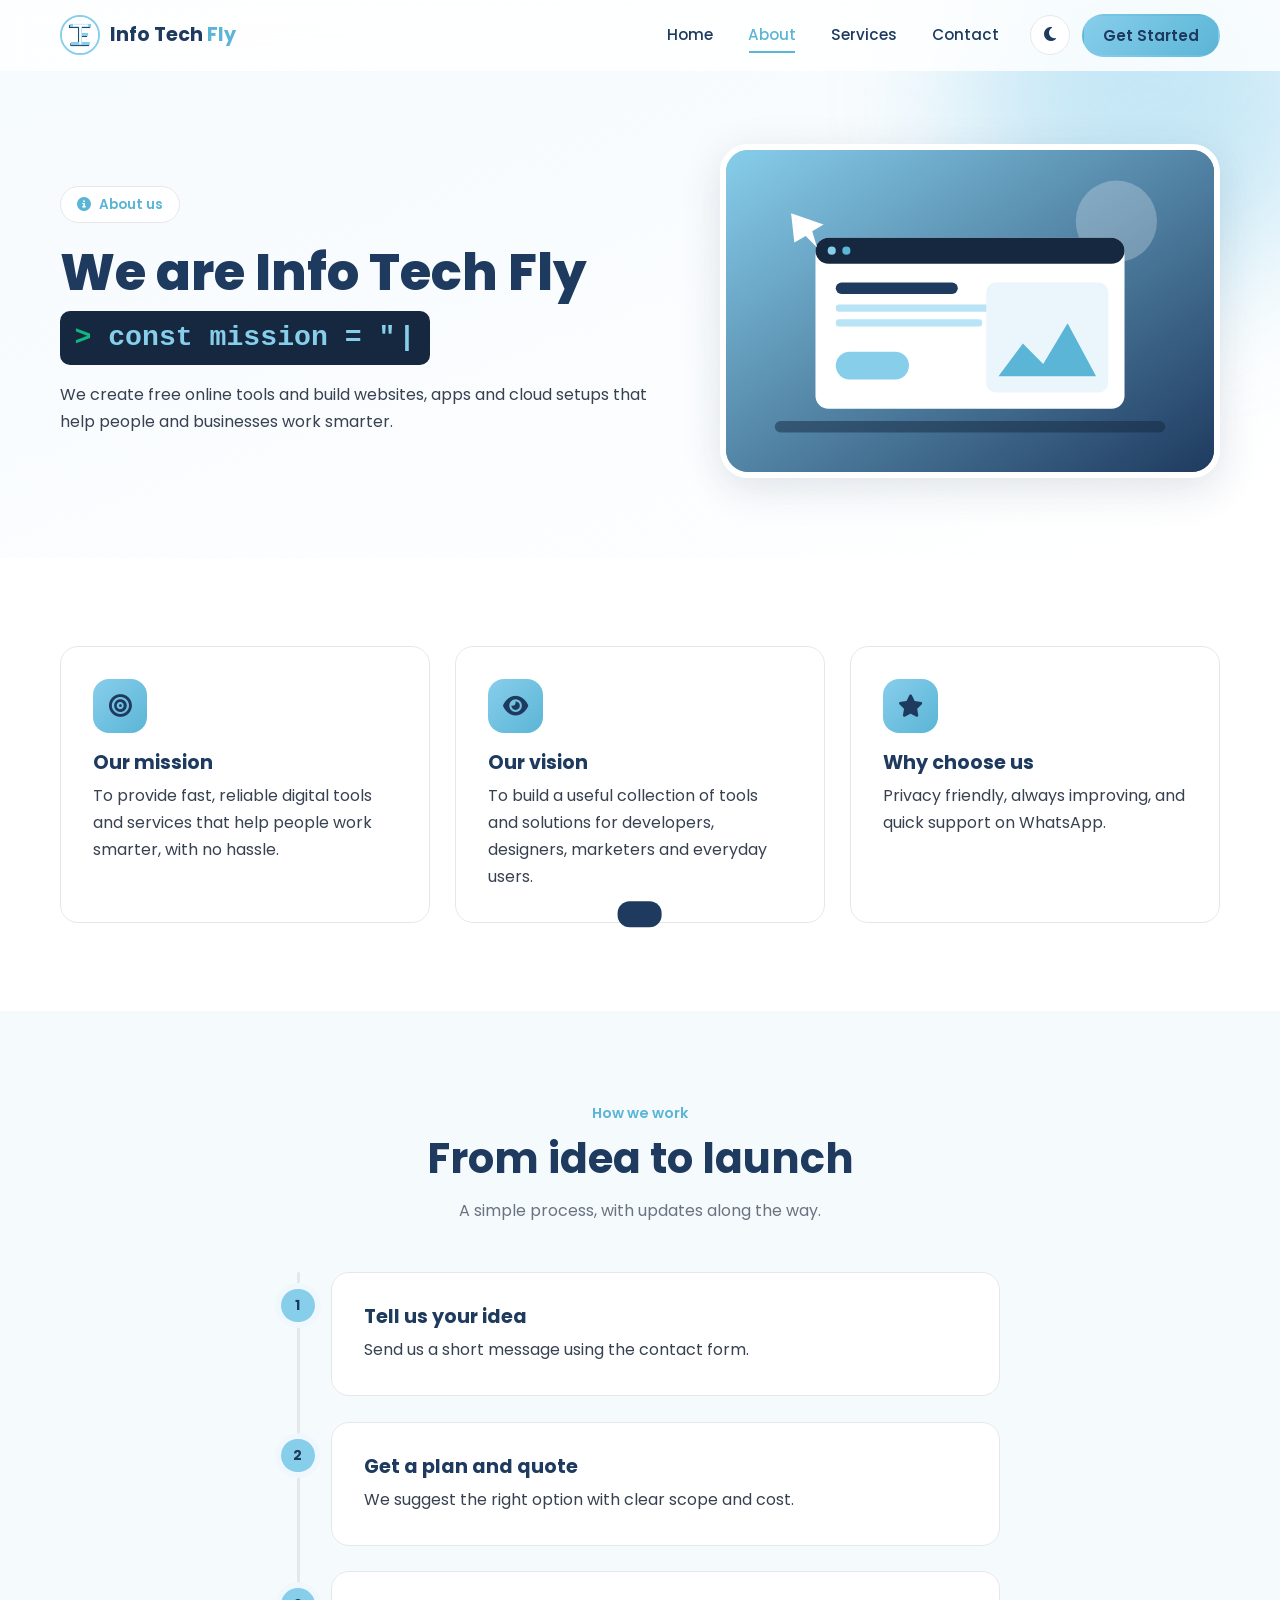
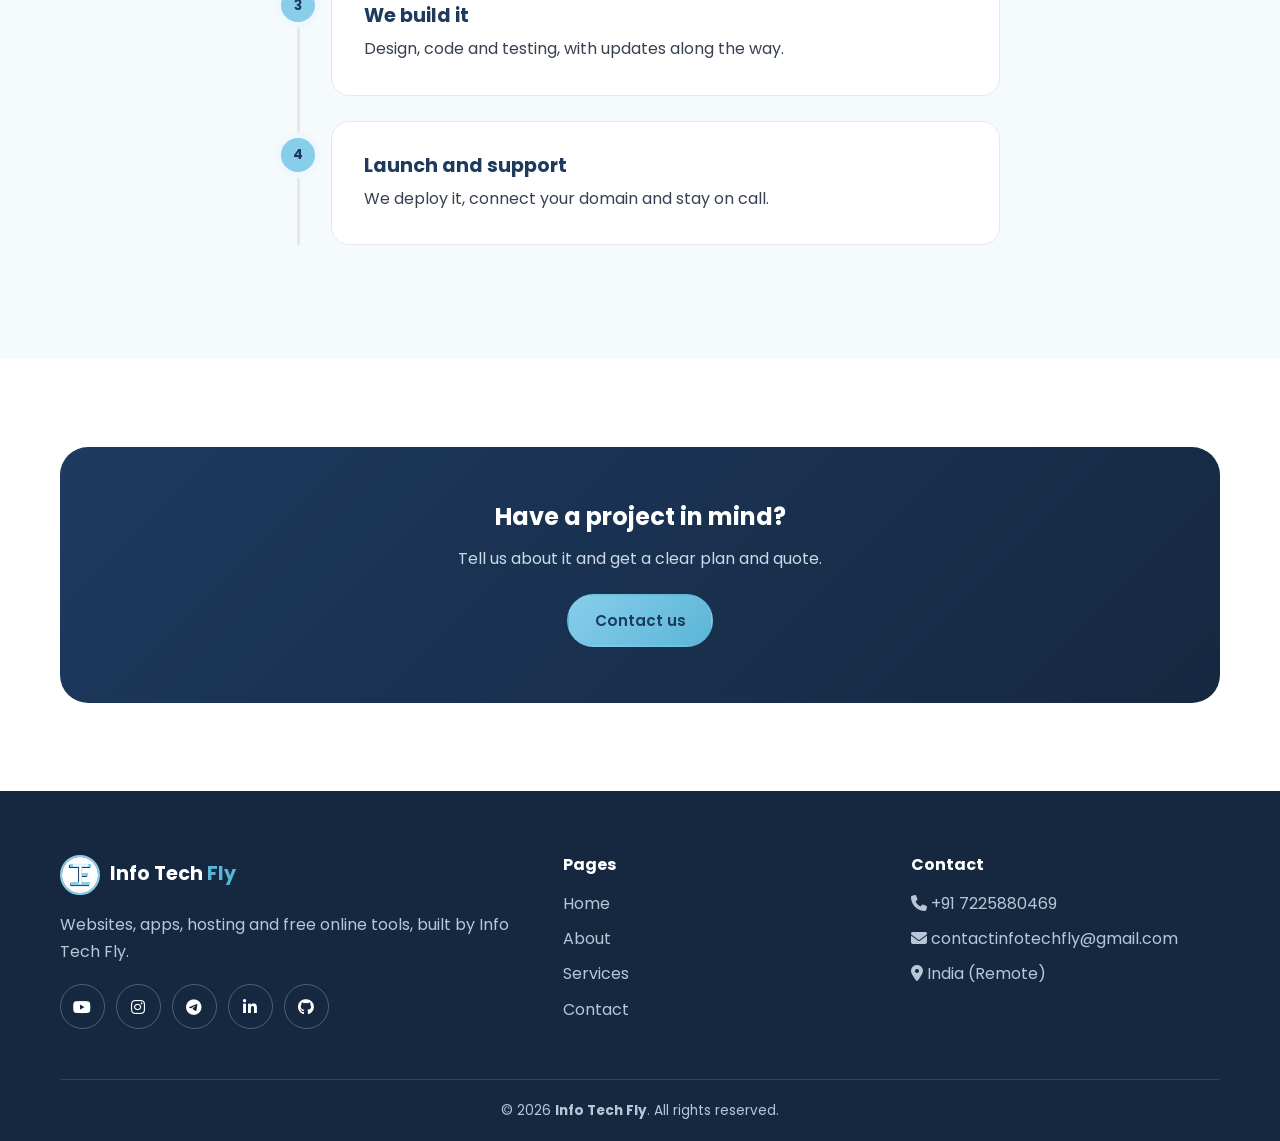
==== about.html @ 6f23f828 "Add website code." ====
<!DOCTYPE html>
<html lang="en">
  <head>
    <meta charset="UTF-8">
    <script async
      src="https://www.googletagmanager.com/gtag/js?id=G-BWQW6Z6Z4K"></script>
    <script>
  window.dataLayer = window.dataLayer || [];
  function gtag(){dataLayer.push(arguments);}
  gtag('js', new Date());
  gtag('config', 'G-BWQW6Z6Z4K');
</script>
    <meta name="viewport"
      content="width=device-width, initial-scale=1, viewport-fit=cover">
    <title>About | Info Tech Fly</title>
    <meta name="description"
      content="Learn about Info Tech Fly: our mission, vision and how we work.">
    <meta name="theme-color" content="#1E3A5F">
    <link rel="icon" href="img/Logo.png" type="image/png">
    <link rel="preconnect" href="https://fonts.googleapis.com"><link
      rel="preconnect" href="https://fonts.gstatic.com" crossorigin>
    <link
      href="https://fonts.googleapis.com/css2?family=Poppins:wght@400;500;600;700;800&display=swap"
      rel="stylesheet">
    <link rel="stylesheet"
      href="https://cdnjs.cloudflare.com/ajax/libs/font-awesome/6.5.1/css/all.min.css">
    <link rel="stylesheet" href="css/style.css">
    <script src="js/components.js"></script>
  </head>
  <body>
    <main>
      <section class="phero"><div class="blob a"></div><div class="wrap">
          <div data-a="left"><span class="badge"><i
                class="fa-solid fa-circle-info"></i> About us</span><h1>We are
              Info Tech Fly<span class="type code"
                data-type="const mission = &quot;simple&quot;;|laptop.open(&quot;ideas&quot;);|git push origin launch;|deploy(&quot;cloud&quot;);"></span></h1>
            <p class="lead">We create free online tools and build websites, apps
              and cloud setups that help people and businesses work
              smarter.</p></div>
          <div class="visual" data-a="right"><div class="frame"><img
                data-parallax="-0.05" src="img/about.svg"
                alt="Info Tech Fly team illustration"></div></div></div></section>
      <section><div class="wrap"><div class="grid">
            <div class="card" data-a="up"><div class="ic"><i
                  class="fa-solid fa-bullseye"></i></div><h3>Our
                mission</h3><p>To provide fast, reliable digital tools and
                services that help people work smarter, with no
                hassle.</p></div>
            <div class="card" data-a="up"><div class="ic"><i
                  class="fa-solid fa-eye"></i></div><h3>Our vision</h3><p>To
                build a useful collection of tools and solutions for developers,
                designers, marketers and everyday users.</p></div>
            <div class="card" data-a="up"><div class="ic"><i
                  class="fa-solid fa-star"></i></div><h3>Why choose
                us</h3><p>Privacy friendly, always improving, and quick support
                on WhatsApp.</p></div></div></div></section>
      <section class="alt"><div class="wrap"><div class="sh"
            data-a="up"><span>How we work</span><h2>From idea to launch</h2><p>A
              simple process, with updates along the way.</p></div><div
            class="tl"><i></i></div></div></section>
      <section><div class="wrap"><div class="cta" data-a="zoom"><h2>Have a
              project in mind?</h2><p>Tell us about it and get a clear plan and
              quote.</p><a href="contact.html" class="btn">Contact
              us</a></div></div></section>
    </main>
    <div id="site-footer"></div>
    <script src="js/data.js"></script>
    <script src="js/main.js"></script>
  </body></html>
---- css/style.css ----
:root {
  --sky: #87ceeb;
  --sky-d: #5bb5d6;
  --navy: #1e3a5f;
  --navy-d: #152840;
  --bg: #fff;
  --bg2: #f1f8fd;
  --card: #fff;
  --tx: #374151;
  --hc: #1e3a5f;
  --mu: #6b7280;
  --bd: #e5e7eb;
  --hd: rgba(255, 255, 255, 0.82);
  --sh: 0 10px 40px rgba(30, 58, 95, 0.14);
  --r: 18px;
  --t: 0.35s cubic-bezier(0.4, 0, 0.2, 1);
}
[data-theme="dark"] {
  --bg: #0b1625;
  --bg2: #0f2036;
  --card: #142842;
  --tx: #c9d6e4;
  --hc: #d7efff;
  --mu: #93a7bd;
  --bd: #24405f;
  --hd: rgba(11, 22, 37, 0.82);
  --sh: 0 10px 40px rgba(0, 0, 0, 0.45);
}
* {
  box-sizing: border-box;
  margin: 0;
  padding: 0;
}
html {
  scroll-behavior: smooth;
  scroll-padding-top: 5rem;
  -webkit-text-size-adjust: 100%;
  overflow-x: hidden;
  max-width: 100%;
}
body {
  font:
    400 16px/1.7 Poppins,
    system-ui,
    sans-serif;
  background: var(--bg);
  color: var(--tx);
  overflow-x: hidden;
  max-width: 100vw;
  position: relative;
  transition:
    background 0.3s,
    color 0.3s;
}
img {
  max-width: 100%;
  display: block;
}
a {
  color: inherit;
  text-decoration: none;
}
ul {
  list-style: none;
}
h1,
h2,
h3,
h4 {
  color: var(--hc);
  line-height: 1.2;
}
:focus-visible {
  outline: 3px solid var(--sky-d);
  outline-offset: 3px;
}
.wrap {
  width: min(1160px, 92%);
  margin: 0 auto;
}
section {
  padding: 5.5rem 0;
}
.alt {
  background: color-mix(in srgb, var(--bg2) 72%, transparent);
}
#prog {
  position: fixed;
  top: 0;
  left: 0;
  height: 3px;
  width: 100%;
  transform: scaleX(0);
  transform-origin: left;
  background: linear-gradient(90deg, var(--sky), var(--sky-d));
  z-index: 100;
}
.hdr {
  position: fixed;
  inset: 0 0 auto;
  z-index: 90;
  background: var(--hd);
  backdrop-filter: blur(14px);
  -webkit-backdrop-filter: blur(14px);
  border-bottom: 1px solid transparent;
  transition:
    box-shadow var(--t),
    border-color var(--t);
  width: 100%;
  max-width: 100vw;
}
.hdr.scrolled {
  box-shadow: 0 4px 24px rgba(0, 0, 0, 0.12);
  border-color: var(--bd);
}
.hdr .wrap {
  display: flex;
  align-items: center;
  gap: 1rem;
  height: 4.4rem;
  transition: height var(--t);
  min-width: 0;
}
.hdr.scrolled .wrap {
  height: 3.7rem;
}
.brand {
  display: flex;
  align-items: center;
  gap: 0.6rem;
  font-weight: 700;
  font-size: 1.2rem;
  color: var(--hc);
  margin-right: auto;
  min-width: 0;
}
.brand span:last-child {
  white-space: nowrap;
  overflow: hidden;
  text-overflow: ellipsis;
}
.brand b {
  color: var(--sky-d);
}
.logo {
  width: 2.5rem;
  height: 2.5rem;
  border-radius: 50%;
  overflow: hidden;
  background: #fff;
  border: 2px solid var(--sky);
  display: grid;
  place-items: center;
  transition: transform 0.6s;
  flex: none;
}
.brand:hover .logo {
  transform: rotate(360deg);
}
.logo img {
  width: 100%;
  height: 100%;
  object-fit: cover;
}
.menu {
  display: flex;
  gap: 0.3rem;
}
.menu a {
  position: relative;
  padding: 0.45rem 0.95rem;
  font-weight: 500;
  font-size: 0.95rem;
  color: var(--hc);
  border-radius: 99px;
  transition: color 0.25s;
  white-space: nowrap;
}
.menu a::after {
  content: "";
  position: absolute;
  left: 1rem;
  right: 1rem;
  bottom: 0.15rem;
  height: 2px;
  background: var(--sky-d);
  transform: scaleX(0);
  transition: transform 0.3s;
}
.menu a:hover::after,
.menu a.on::after {
  transform: scaleX(1);
}
.menu a.on {
  color: var(--sky-d);
}
.tbtn {
  width: 2.5rem;
  height: 2.5rem;
  border-radius: 50%;
  border: 1.5px solid var(--bd);
  background: var(--card);
  color: var(--hc);
  cursor: pointer;
  font-size: 1rem;
  flex: none;
  transition:
    transform 0.4s,
    background 0.3s;
}
.tbtn:hover {
  transform: rotate(25deg) scale(1.1);
  background: var(--sky);
  color: var(--navy);
}
.tbtn .fa-sun {
  display: none;
}
[data-theme="dark"] .tbtn .fa-sun {
  display: inline;
}
[data-theme="dark"] .tbtn .fa-moon {
  display: none;
}
.burger {
  display: none;
  width: 2.5rem;
  height: 2.5rem;
  border: 0;
  background: none;
  cursor: pointer;
  flex-direction: column;
  justify-content: center;
  gap: 5px;
  align-items: center;
  flex: none;
}
.burger i {
  width: 22px;
  height: 2px;
  background: var(--hc);
  transition:
    transform 0.3s,
    opacity 0.3s;
}
.burger.on i:nth-child(1) {
  transform: translateY(7px) rotate(45deg);
}
.burger.on i:nth-child(2) {
  opacity: 0;
}
.burger.on i:nth-child(3) {
  transform: translateY(-7px) rotate(-45deg);
}
.btn {
  position: relative;
  overflow: hidden;
  display: inline-flex;
  align-items: center;
  justify-content: center;
  gap: 0.55rem;
  padding: 0.8rem 1.6rem;
  border-radius: 99px;
  border: 2px solid transparent;
  font: 600 0.95rem Poppins;
  cursor: pointer;
  color: var(--navy);
  background: linear-gradient(135deg, var(--sky), var(--sky-d));
  transition:
    transform 0.25s,
    box-shadow 0.25s;
  white-space: nowrap;
}
.btn::after {
  content: "";
  position: absolute;
  top: 0;
  left: -80%;
  width: 50%;
  height: 100%;
  background: linear-gradient(
    100deg,
    transparent,
    rgba(255, 255, 255, 0.55),
    transparent
  );
  transform: skewX(-20deg);
  transition: left 0.6s;
}
.btn:hover {
  transform: translateY(-3px);
  box-shadow: 0 10px 26px rgba(91, 181, 214, 0.55);
}
.btn:hover::after {
  left: 130%;
}
.btn.out {
  background: transparent;
  border-color: var(--sky-d);
  color: var(--hc);
}
.btn.out:hover {
  background: var(--sky);
  color: var(--navy);
}
.btn:disabled {
  opacity: 0.65;
  cursor: wait;
}
.hero {
  position: relative;
  min-height: 100vh;
  display: flex;
  align-items: center;
  padding: 8rem 0 4rem;
  background: linear-gradient(
    160deg,
    color-mix(in srgb, var(--bg2) 75%, transparent),
    transparent
  );
  overflow: hidden;
}
.blob {
  position: absolute;
  border-radius: 50%;
  filter: blur(70px);
  opacity: 0.45;
  animation: blob 14s ease-in-out infinite;
  pointer-events: none;
}
.blob.a {
  width: 380px;
  height: 380px;
  background: var(--sky);
  top: -90px;
  right: -60px;
}
.blob.b {
  width: 300px;
  height: 300px;
  background: var(--sky-d);
  bottom: -80px;
  left: -60px;
  animation-delay: -6s;
  opacity: 0.3;
}
@keyframes blob {
  50% {
    transform: translate(40px, 30px) scale(1.15);
  }
}
.hero .wrap {
  position: relative;
  display: grid;
  grid-template-columns: 1.1fr 0.9fr;
  gap: 3rem;
  align-items: center;
  min-width: 0;
}
.badge {
  display: inline-flex;
  gap: 0.5rem;
  align-items: center;
  padding: 0.35rem 1rem;
  border-radius: 99px;
  background: var(--card);
  border: 1px solid var(--bd);
  color: var(--sky-d);
  font-weight: 600;
  font-size: 0.85rem;
  margin-bottom: 1.2rem;
  max-width: 100%;
}
.hero h1 {
  font-size: clamp(2.2rem, 5.2vw, 3.8rem);
  font-weight: 800;
  letter-spacing: -0.02em;
  overflow-wrap: break-word;
}
.type {
  display: block;
  min-height: 1.3em;
  color: var(--sky-d);
  overflow-wrap: break-word;
}
.type.code {
  font:
    600 0.55em/1.5 ui-monospace,
    "Cascadia Code",
    Consolas,
    monospace;
  margin-top: 0.5rem;
  padding: 0.35rem 0.9rem;
  border-radius: 10px;
  width: fit-content;
  max-width: 100%;
  background: var(--navy-d);
  color: var(--sky);
  overflow-wrap: anywhere;
}
.type.code::before {
  content: "> ";
  color: #10b981;
}
.type::after {
  content: "|";
  margin-left: 3px;
  animation: caret 1s steps(1) infinite;
}
@keyframes caret {
  50% {
    opacity: 0;
  }
}
.hero p.lead {
  margin: 1.2rem 0 2rem;
  max-width: 34rem;
  font-size: 1.1rem;
}
.row {
  display: flex;
  gap: 0.9rem;
  flex-wrap: wrap;
}
.visual {
  position: relative;
  min-width: 0;
}
.frame {
  border-radius: 28px;
  overflow: hidden;
  box-shadow: var(--sh);
  border: 6px solid var(--card);
  background: linear-gradient(135deg, var(--sky), var(--navy));
  aspect-ratio: 3/2;
  animation: float 7s ease-in-out infinite;
}
.frame img {
  width: 100%;
  height: 100%;
  object-fit: cover;
  transition: transform 0.8s;
}
.frame:hover img {
  transform: scale(1.07);
}
@keyframes float {
  50% {
    transform: translateY(-14px);
  }
}
.chip {
  position: absolute;
  width: 3.4rem;
  height: 3.4rem;
  display: grid;
  place-items: center;
  font-size: 1.5rem;
  border-radius: 16px;
  background: var(--card);
  color: var(--sky-d);
  box-shadow: var(--sh);
  animation: float var(--d, 6s) ease-in-out infinite;
}
.sh {
  text-align: center;
  max-width: 42rem;
  margin: 0 auto 3rem;
}
.sh span {
  display: inline-block;
  color: var(--sky-d);
  font-weight: 600;
  font-size: 0.9rem;
  margin-bottom: 0.5rem;
}
.sh h2 {
  font-size: clamp(1.8rem, 3.6vw, 2.6rem);
  margin-bottom: 0.8rem;
}
.sh p {
  color: var(--mu);
}
.grid {
  display: grid;
  gap: 1.6rem;
  grid-template-columns: repeat(auto-fit, minmax(260px, 1fr));
}
.card {
  background: var(--card);
  border: 1px solid var(--bd);
  border-radius: var(--r);
  padding: 2rem;
  transition:
    transform var(--t),
    box-shadow var(--t),
    border-color var(--t);
  min-width: 0;
}
.card:hover {
  transform: translateY(-8px);
  box-shadow: var(--sh);
  border-color: var(--sky-d);
}
.card .ic {
  width: 3.4rem;
  height: 3.4rem;
  display: grid;
  place-items: center;
  border-radius: 16px;
  font-size: 1.4rem;
  color: var(--navy);
  background: linear-gradient(135deg, var(--sky), var(--sky-d));
  margin-bottom: 1.1rem;
  transition: transform 0.5s;
}
.card:hover .ic {
  transform: rotate(-10deg) scale(1.12);
}
.card h3 {
  font-size: 1.2rem;
  margin-bottom: 0.5rem;
}
.split {
  display: grid;
  grid-template-columns: 1fr 1fr;
  gap: 3.5rem;
  align-items: center;
  min-width: 0;
}
.split .frame {
  animation: none;
}
.stats {
  display: grid;
  grid-template-columns: repeat(auto-fit, minmax(150px, 1fr));
  gap: 1rem;
  margin-top: -3rem;
  position: relative;
  z-index: 2;
}
.stat {
  text-align: center;
  padding: 1.6rem 1rem;
  background: var(--card);
  border-radius: var(--r);
  box-shadow: var(--sh);
  border: 1px solid var(--bd);
}
.stat b {
  display: block;
  font-size: 2.4rem;
  color: var(--sky-d);
  font-weight: 800;
  line-height: 1.1;
}
.cta {
  text-align: center;
  background: linear-gradient(135deg, var(--navy), var(--navy-d));
  color: #cbd9e8;
  border-radius: 28px;
  padding: 3.5rem 1.5rem;
}
.cta h2 {
  color: #fff;
  margin-bottom: 0.8rem;
}
.cta .btn {
  margin-top: 1.4rem;
}
.phero {
  position: relative;
  overflow: hidden;
  padding: 9rem 0 5rem;
  background: linear-gradient(
    160deg,
    color-mix(in srgb, var(--bg2) 75%, transparent),
    transparent
  );
}
.phero .wrap {
  position: relative;
  display: grid;
  grid-template-columns: 1.1fr 0.9fr;
  gap: 3rem;
  align-items: center;
  min-width: 0;
}
.phero h1 {
  font-size: clamp(2rem, 4.6vw, 3.2rem);
  font-weight: 800;
  margin-bottom: 1rem;
  overflow-wrap: break-word;
}
.tl {
  position: relative;
  max-width: 720px;
  margin: 0 auto;
  padding-left: 3.2rem;
}
.tl::before,
.tl i {
  content: "";
  position: absolute;
  left: 1.05rem;
  top: 0;
  width: 3px;
  height: 100%;
  background: var(--bd);
  border-radius: 3px;
}
.tl i {
  background: linear-gradient(var(--sky), var(--sky-d));
  transform-origin: top;
  transform: scaleY(var(--p, 0));
  transition: transform 0.15s linear;
}
.tl .it {
  position: relative;
  margin-bottom: 1.6rem;
}
.tl .it::before {
  content: attr(data-n);
  position: absolute;
  left: -3.2rem;
  top: 1rem;
  width: 2.1rem;
  height: 2.1rem;
  border-radius: 50%;
  display: grid;
  place-items: center;
  font-weight: 700;
  font-size: 0.85rem;
  background: var(--sky);
  color: var(--navy);
  box-shadow: 0 0 0 6px var(--bg);
}
.alt .tl .it::before {
  box-shadow: 0 0 0 6px var(--bg2);
}
.svc {
  padding: 0;
  overflow: hidden;
  cursor: pointer;
  display: flex;
  flex-direction: column;
  transform-style: preserve-3d;
  will-change: transform;
}
.svc.card:hover {
  transform: none;
}
.js .svc[data-a].in {
  transition:
    opacity 0.8s,
    transform 0.15s linear,
    box-shadow 0.35s,
    border-color 0.35s;
}
.media {
  position: relative;
  aspect-ratio: 3/2;
  overflow: hidden;
  background: linear-gradient(135deg, var(--sky), var(--navy));
}
.media img {
  width: 100%;
  height: 100%;
  object-fit: cover;
  transition: transform 0.7s;
}
.svc:hover .media img {
  transform: scale(1.1);
}
.peek {
  position: absolute;
  right: 0.8rem;
  top: 0.8rem;
  width: 2.4rem;
  height: 2.4rem;
  display: grid;
  place-items: center;
  border-radius: 50%;
  background: var(--card);
  color: var(--hc);
  opacity: 0;
  transform: scale(0.6);
  transition: 0.3s;
}
.svc:hover .peek {
  opacity: 1;
  transform: none;
}
.sb {
  padding: 1.5rem;
  display: flex;
  flex-direction: column;
  gap: 0.5rem;
  flex: 1;
  min-width: 0;
}
.tag {
  width: fit-content;
  font-size: 0.78rem;
  font-weight: 600;
  color: var(--sky-d);
}
.more {
  margin-top: auto;
  padding-top: 0.6rem;
  font-weight: 600;
  color: var(--hc);
}
.more i {
  transition: transform 0.3s;
}
.svc:hover .more i {
  transform: translateX(6px);
}
.chips {
  display: flex;
  flex-wrap: wrap;
  gap: 0.45rem;
}
.tc {
  display: inline-flex;
  align-items: center;
  gap: 0.4rem;
  padding: 0.25rem 0.75rem;
  border-radius: 99px;
  background: var(--bg2);
  border: 1px solid var(--bd);
  font-size: 0.8rem;
  color: var(--hc);
  min-width: 0;
}
.tc i {
  color: var(--sky-d);
}
.marq {
  overflow: hidden;
  mask-image: linear-gradient(
    90deg,
    transparent,
    #000 8%,
    #000 92%,
    transparent
  );
}
.marq div {
  display: flex;
  gap: 1rem;
  width: max-content;
  animation: mq 40s linear infinite;
}
.marq:hover div {
  animation-play-state: paused;
}
@keyframes mq {
  to {
    transform: translateX(-50%);
  }
}
.tech {
  min-width: 170px;
  text-align: center;
  padding: 1.2rem;
}
.tech i {
  font-size: 2rem;
  color: var(--sky-d);
  margin-bottom: 0.4rem;
  transition: transform 0.4s;
}
.tech:hover i {
  transform: scale(1.25) rotate(-8deg);
}
.tech h4 {
  font-size: 0.95rem;
}
.tech p {
  font-size: 0.8rem;
  color: var(--mu);
  line-height: 1.4;
}
html:has(dialog[open]) {
  overflow: hidden;
}
dialog.modal {
  margin: auto;
  width: min(980px, 94vw);
  height: min(640px, 90vh);
  border: 0;
  border-radius: 26px;
  padding: 0;
  background: var(--card);
  color: var(--tx);
  box-shadow: 0 40px 100px rgba(0, 0, 0, 0.5);
  overflow: hidden;
}
dialog.modal[open] {
  display: flex;
  flex-direction: column;
  animation: pop 0.45s cubic-bezier(0.2, 1.1, 0.3, 1);
}
dialog.modal::backdrop {
  background: rgba(11, 22, 37, 0.7);
  backdrop-filter: blur(6px);
  -webkit-backdrop-filter: blur(6px);
  animation: fade 0.3s;
}
@keyframes pop {
  from {
    opacity: 0;
    transform: scale(0.88) translateY(40px);
  }
}
@keyframes fade {
  from {
    opacity: 0;
  }
}
.mx {
  position: absolute;
  top: 0.9rem;
  right: 0.9rem;
  z-index: 5;
  width: 2.6rem;
  height: 2.6rem;
  border-radius: 50%;
  border: 1px solid var(--bd);
  background: var(--card);
  color: var(--hc);
  cursor: pointer;
  font-size: 1.1rem;
  box-shadow: 0 4px 14px rgba(0, 0, 0, 0.2);
  transition:
    transform 0.35s,
    background 0.25s;
}
.mx:hover {
  transform: rotate(90deg);
  background: var(--sky);
  color: var(--navy);
}
.mgrid {
  flex: 1;
  min-height: 0;
  display: grid;
  grid-template-columns: 0.9fr 1.1fr;
}
.mside {
  position: relative;
  display: flex;
  flex-direction: column;
  justify-content: flex-end;
  gap: 0.7rem;
  padding: 1.6rem;
  color: #dbe8f5;
  background: linear-gradient(135deg, var(--sky), var(--navy));
  overflow: hidden;
  isolation: isolate;
}
.mside img {
  position: absolute;
  inset: 0;
  width: 100%;
  height: 100%;
  object-fit: cover;
  z-index: -2;
  animation: zin 8s ease-out both;
}
@keyframes zin {
  from {
    transform: scale(1.15);
  }
}
.mside::before {
  content: "";
  position: absolute;
  inset: 0;
  z-index: -1;
  background: linear-gradient(
    180deg,
    rgba(21, 40, 64, 0.15) 0%,
    rgba(21, 40, 64, 0.92) 70%
  );
}
.mside h3 {
  color: #fff;
  font-size: 1.8rem;
}
.mside .tag {
  color: var(--sky);
  background: rgba(255, 255, 255, 0.12);
  padding: 0.2rem 0.8rem;
  border-radius: 99px;
  backdrop-filter: blur(6px);
}
.mside .tc {
  background: rgba(255, 255, 255, 0.12);
  border-color: rgba(255, 255, 255, 0.25);
  color: #fff;
}
.mside .tc i {
  color: var(--sky);
}
.mnav {
  display: flex;
  align-items: center;
  gap: 0.6rem;
  margin-top: 0.6rem;
  font-size: 0.85rem;
}
.mnav button {
  width: 2.4rem;
  height: 2.4rem;
  border-radius: 50%;
  border: 1px solid rgba(255, 255, 255, 0.35);
  background: rgba(255, 255, 255, 0.1);
  color: #fff;
  cursor: pointer;
  transition: 0.25s;
}
.mnav button:hover {
  background: var(--sky);
  color: var(--navy);
  transform: scale(1.1);
}
.mmain {
  overflow: auto;
  padding: 2rem 1.8rem 1.4rem;
  overscroll-behavior: contain;
}
.mmain h4 {
  font-size: 1.05rem;
  margin: 1.6rem 0 0.8rem;
}
.mmain > h4:first-child {
  margin-top: 0;
}
.pl {
  display: grid;
  gap: 0.6rem;
}
.pl li {
  display: flex;
  gap: 0.9rem;
  padding: 0.8rem 1rem;
  border-radius: 14px;
  background: var(--bg2);
  border: 1px solid var(--bd);
  animation: up 0.5s both;
  animation-delay: calc(var(--i) * 70ms);
  transition:
    transform 0.25s,
    border-color 0.25s;
}
.pl li:hover {
  transform: translateX(6px);
  border-color: var(--sky-d);
}
@keyframes up {
  from {
    opacity: 0;
    transform: translateY(16px);
  }
}
.pl li > i {
  flex: none;
  width: 2.2rem;
  height: 2.2rem;
  display: grid;
  place-items: center;
  border-radius: 10px;
  background: linear-gradient(135deg, var(--sky), var(--sky-d));
  color: var(--navy);
}
.pl strong {
  color: var(--hc);
  display: block;
  line-height: 1.3;
}
.pl span {
  display: block;
  font-size: 0.88rem;
  color: var(--mu);
  line-height: 1.5;
}
.pk {
  display: grid;
  grid-template-columns: 1fr 1fr;
  gap: 0.5rem 0.8rem;
  font-size: 0.92rem;
}
.pk i {
  color: #10b981;
  margin-right: 0.4rem;
}
.mbar {
  display: flex;
  align-items: center;
  justify-content: space-between;
  gap: 1rem;
  flex-wrap: wrap;
  padding: 1rem 1.8rem;
  border-top: 1px solid var(--bd);
  background: var(--card);
}
.mbar small {
  color: var(--mu);
}
.mbar small i {
  color: var(--sky-d);
  margin-right: 0.4rem;
}
.mbar .row {
  margin-left: auto;
}
@media (max-width: 760px) {
  dialog.modal {
    height: 92vh;
  }
  .mgrid {
    grid-template-columns: 1fr;
    overflow: auto;
  }
  .mside {
    min-height: 230px;
  }
  .mmain {
    overflow: visible;
  }
  .pk {
    grid-template-columns: 1fr;
  }
  .mbar small {
    display: none;
  }
  .mbar .row {
    width: 100%;
  }
  .mbar .btn {
    flex: 1;
  }
}
.cgrid {
  display: grid;
  grid-template-columns: 0.8fr 1.2fr;
  gap: 2.5rem;
  align-items: start;
  min-width: 0;
}
.cc {
  display: flex;
  gap: 1rem;
  align-items: center;
  padding: 1.2rem 1.4rem;
  margin-bottom: 1rem;
  min-width: 0;
}
.cc .ic {
  margin: 0;
  flex: none;
  position: relative;
}
.cc .ic::after {
  content: "";
  position: absolute;
  inset: 0;
  border-radius: 16px;
  border: 2px solid var(--sky);
  animation: ring 2.4s ease-out infinite;
}
@keyframes ring {
  to {
    transform: scale(1.6);
    opacity: 0;
  }
}
.cc h4 {
  font-size: 1rem;
}
.cc p {
  font-size: 0.9rem;
  color: var(--mu);
  overflow-wrap: anywhere;
}
.soc {
  display: flex;
  gap: 0.7rem;
  margin-top: 1.2rem;
  flex-wrap: wrap;
}
.soc a {
  width: 2.8rem;
  height: 2.8rem;
  display: grid;
  place-items: center;
  border-radius: 50%;
  border: 1.5px solid var(--bd);
  color: var(--hc);
  transition: 0.3s;
  flex: none;
}
.soc a:hover {
  background: var(--sky);
  color: var(--navy);
  transform: translateY(-4px) rotate(8deg);
}
.fw {
  position: relative;
  overflow: hidden;
  padding: 2.2rem;
}
.fw h3 {
  font-size: 1.5rem;
  margin-bottom: 0.3rem;
}
.fw > p {
  color: var(--mu);
  margin-bottom: 1rem;
}
label {
  display: block;
  font-weight: 500;
  font-size: 0.88rem;
  margin: 1rem 0 0.3rem;
  color: var(--hc);
}
input,
textarea {
  width: 100%;
  padding: 0.8rem 1rem;
  border-radius: 12px;
  border: 1.5px solid var(--bd);
  background: var(--bg);
  color: var(--tx);
  font: inherit;
  transition:
    border-color 0.25s,
    box-shadow 0.25s;
}
input:focus,
textarea:focus {
  outline: 0;
  border-color: var(--sky-d);
  box-shadow: 0 0 0 4px rgba(135, 206, 235, 0.35);
}
.two {
  display: grid;
  grid-template-columns: 1fr 1fr;
  gap: 0 1rem;
  min-width: 0;
}
.fw .btn {
  width: 100%;
  margin-top: 1.4rem;
}
.hp {
  position: absolute;
  left: -9999px;
  opacity: 0;
}
.plane {
  position: absolute;
  left: -4rem;
  bottom: 2rem;
  font-size: 2.6rem;
  color: var(--sky-d);
  opacity: 0;
  pointer-events: none;
}
.fly .plane {
  animation: fly 2s ease-in forwards;
}
@keyframes fly {
  0% {
    opacity: 1;
    transform: translate(0, 0) rotate(0);
  }
  40% {
    transform: translate(45vw, -8rem) rotate(-15deg);
  }
  100% {
    opacity: 0;
    transform: translate(110vw, -24rem) rotate(-25deg);
  }
}
.env {
  font-size: clamp(7rem, 16vw, 11rem);
  color: var(--sky-d);
  text-align: center;
  animation: float 5s ease-in-out infinite;
  filter: drop-shadow(0 20px 30px rgba(30, 58, 95, 0.3));
}
#toast {
  position: fixed;
  left: 50%;
  bottom: 1.5rem;
  transform: translate(-50%, 200%);
  background: var(--navy);
  color: #fff;
  padding: 0.8rem 1.4rem;
  border-radius: 12px;
  font-weight: 500;
  transition: transform 0.35s;
  z-index: 200;
  max-width: 92vw;
}
#toast.on {
  transform: translate(-50%, 0);
}
#toast.bad {
  background: #ef4444;
}
.ftr {
  background: var(--navy-d);
  color: #b8c7d8;
  padding: 4rem 0 0;
  overflow: hidden;
}
.fg {
  display: grid;
  grid-template-columns: 1.5fr 1fr 1fr;
  gap: 2.5rem;
  min-width: 0;
}
.ftr .brand {
  color: #fff;
  margin: 0 0 1rem;
}
.ftr h4 {
  color: #fff;
  margin-bottom: 1rem;
}
.ftr li {
  margin-bottom: 0.5rem;
  overflow-wrap: anywhere;
}
.ftr li a {
  transition:
    color 0.2s,
    padding 0.2s;
}
.ftr li a:hover {
  color: var(--sky);
  padding-left: 6px;
}
.ftr .soc a {
  color: #fff;
  border-color: rgba(255, 255, 255, 0.25);
}
.fb {
  margin-top: 3rem;
  padding: 1.2rem 0;
  border-top: 1px solid rgba(255, 255, 255, 0.12);
  text-align: center;
  font-size: 0.85rem;
}
.js [data-a] {
  opacity: 0;
  transition:
    opacity 0.8s ease,
    transform 0.8s cubic-bezier(0.2, 0.8, 0.2, 1);
  transition-delay: var(--dl, 0s);
}
.js [data-a="up"] {
  transform: translateY(44px);
}
.js [data-a="left"] {
  transform: translateX(-60px);
}
.js [data-a="right"] {
  transform: translateX(60px);
}
.js [data-a="zoom"] {
  transform: scale(0.88);
}
.js [data-a].in {
  opacity: 1;
  transform: none;
}
@media (max-width: 900px) {
  .hero .wrap,
  .phero .wrap,
  .split,
  .cgrid {
    grid-template-columns: 1fr;
  }
  .visual,
  .phero .visual {
    order: -1;
    max-width: 30rem;
    margin: 0 auto;
    width: 100%;
  }
  .burger {
    display: flex;
  }
  .menu {
    position: fixed;
    left: 0;
    right: 0;
    top: 4.4rem;
    flex-direction: column;
    padding: 1rem;
    background: var(--card);
    border-bottom: 1px solid var(--bd);
    box-shadow: var(--sh);
    transform: translateY(-130%);
    transition: transform 0.4s;
    max-width: 100vw;
    overflow-x: hidden;
  }
  .menu.on {
    transform: none;
  }
  .menu a {
    padding: 0.8rem 1rem;
  }
  .fg {
    grid-template-columns: 1fr;
  }
  .hero {
    min-height: auto;
  }
  section {
    padding: 4rem 0;
  }
}
@media (max-width: 560px) {
  .two,
  .pk {
    grid-template-columns: 1fr;
  }
  .fw {
    padding: 1.4rem;
  }
  .brand span {
    font-size: 1.05rem;
  }
  .brand span:last-child {
    max-width: 9rem;
  }
  .hdr .wrap {
    gap: 0.6rem;
  }
  section {
    padding: 3rem 0;
  }
  .hero h1,
  .phero h1 {
    font-size: clamp(1.8rem, 7vw, 2.4rem);
  }
}
@media (prefers-reduced-motion: reduce) {
  *,
  ::before,
  ::after {
    animation: none !important;
    transition: none !important;
  }
  .js [data-a] {
    opacity: 1;
    transform: none;
  }
  html {
    scroll-behavior: auto;
  }
}
.bgfx {
  position: fixed;
  inset: 0;
  z-index: 0;
  overflow: hidden;
  pointer-events: none;
  transition: transform 0.5s ease-out;
  max-width: 100vw;
  max-height: 100vh;
}
.bgfx i,
.bgfx b {
  position: absolute;
  left: var(--x);
  top: 100%;
  font-size: var(--s);
  color: var(--sky-d);
  opacity: 0;
  will-change: transform, opacity;
  animation: drift var(--d) linear var(--dl) infinite;
}
.bgfx b {
  font:
    600 calc(var(--s) * 0.6)/1 ui-monospace,
    Consolas,
    monospace;
  color: var(--sky-d);
}
@keyframes drift {
  0% {
    opacity: 0;
    transform: translate3d(0, 0, 0) rotate(0);
  }
  10% {
    opacity: var(--o);
  }
  50% {
    transform: translate3d(var(--sx), -60vh, 0) rotate(var(--r));
  }
  90% {
    opacity: var(--o);
  }
  100% {
    opacity: 0;
    transform: translate3d(calc(var(--sx) * -1), -120vh, 0)
      rotate(calc(var(--r) * 2));
  }
}
[data-theme="dark"] .bgfx i,
[data-theme="dark"] .bgfx b {
  --o: 0.2;
}
main,
.ftr {
  position: relative;
  z-index: 1;
}
@media (prefers-reduced-motion: reduce) {
  .bgfx i,
  .bgfx b {
    animation: none !important;
    top: var(--y);
    opacity: 0.1;
  }
}
.desk-actions {
  display: flex;
  align-items: center;
  gap: 0.7rem;
  flex: none;
}
.mob-actions {
  display: none;
}
@media (max-width: 900px) {
  .desk-actions {
    display: none;
  }
  .mob-actions {
    display: flex;
    align-items: center;
    gap: 0.6rem;
    width: 100%;
    margin-top: 0.6rem;
  }
  .mob-actions .tbtn {
    flex: none;
  }
  .mob-actions .mob-cta {
    flex: 1;
    display: inline-flex;
    justify-content: center;
  }
}
@media (min-width: 901px) {
  .mob-actions {
    display: none;
  }
}
@media (max-width: 480px) {
  .chip {
    display: none;
  }
}
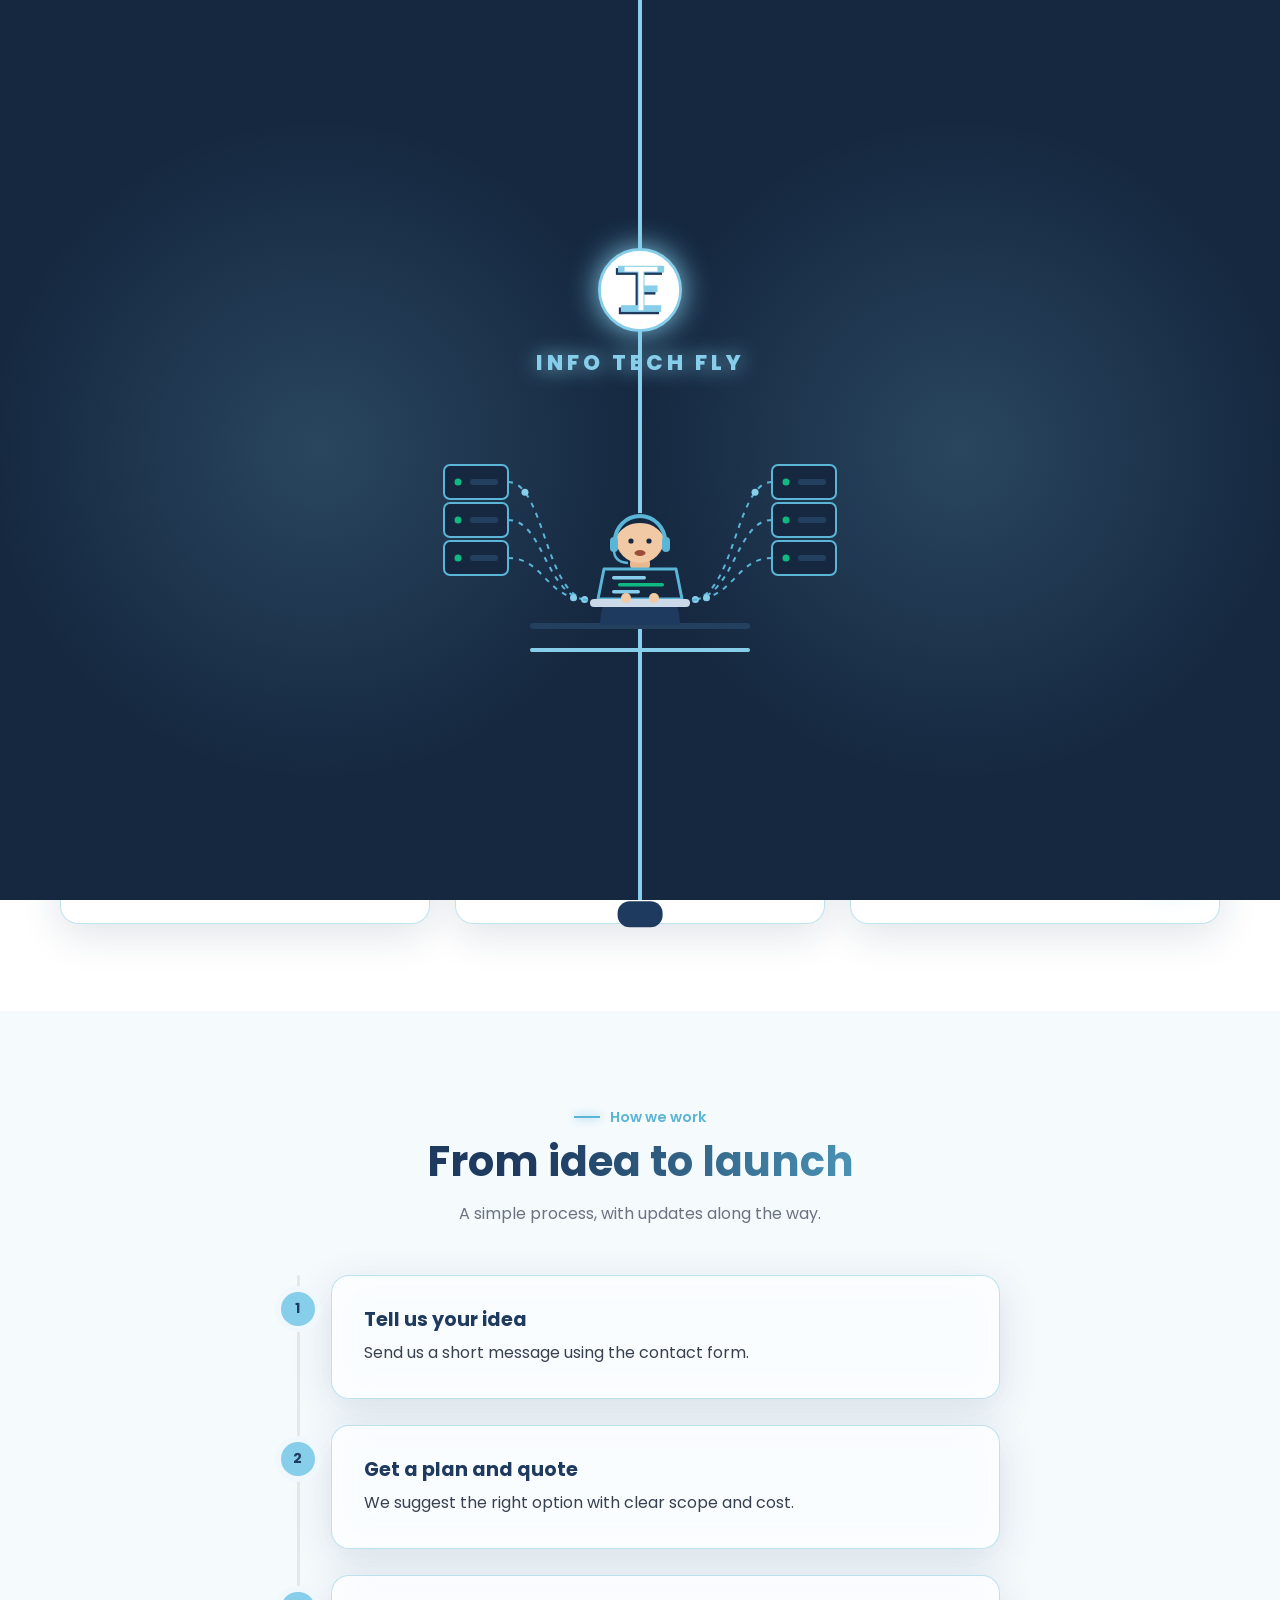
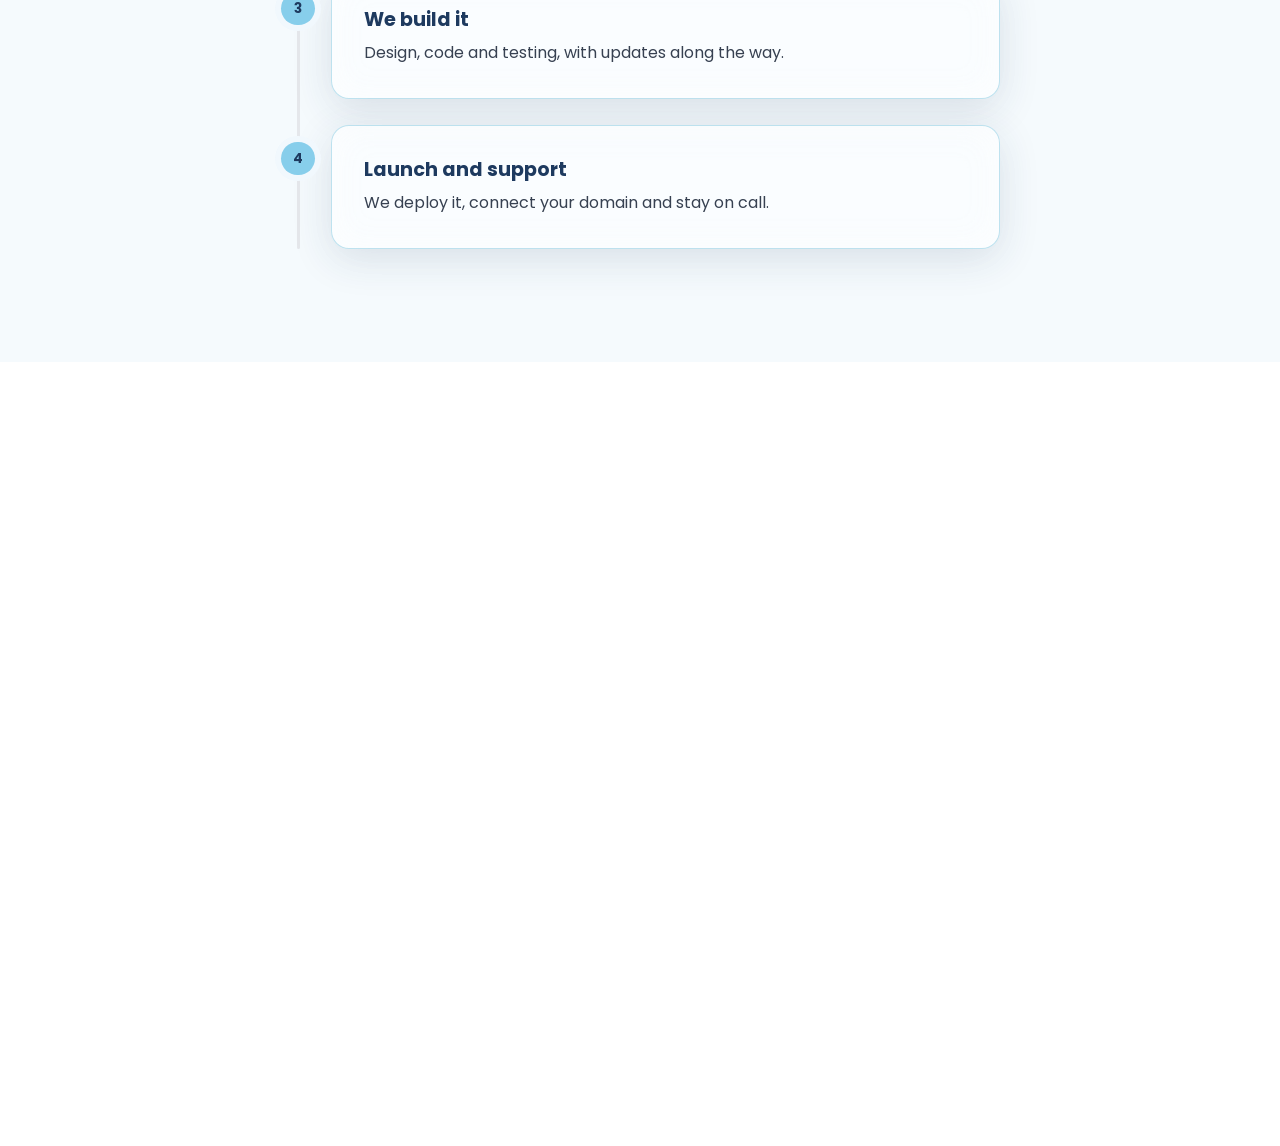
==== commit 3a7321c2: "Update the website." ====
--- a/about.html
+++ b/about.html
@@ -1,69 +1,102 @@
 <!DOCTYPE html>
 <html lang="en">
-  <head>
-    <meta charset="UTF-8">
-    <script async
-      src="https://www.googletagmanager.com/gtag/js?id=G-BWQW6Z6Z4K"></script>
-    <script>
-  window.dataLayer = window.dataLayer || [];
-  function gtag(){dataLayer.push(arguments);}
-  gtag('js', new Date());
-  gtag('config', 'G-BWQW6Z6Z4K');
-</script>
-    <meta name="viewport"
-      content="width=device-width, initial-scale=1, viewport-fit=cover">
-    <title>About | Info Tech Fly</title>
-    <meta name="description"
-      content="Learn about Info Tech Fly: our mission, vision and how we work.">
-    <meta name="theme-color" content="#1E3A5F">
-    <link rel="icon" href="img/Logo.png" type="image/png">
-    <link rel="preconnect" href="https://fonts.googleapis.com"><link
-      rel="preconnect" href="https://fonts.gstatic.com" crossorigin>
-    <link
-      href="https://fonts.googleapis.com/css2?family=Poppins:wght@400;500;600;700;800&display=swap"
-      rel="stylesheet">
-    <link rel="stylesheet"
-      href="https://cdnjs.cloudflare.com/ajax/libs/font-awesome/6.5.1/css/all.min.css">
-    <link rel="stylesheet" href="css/style.css">
-    <script src="js/components.js"></script>
-  </head>
-  <body>
-    <main>
-      <section class="phero"><div class="blob a"></div><div class="wrap">
-          <div data-a="left"><span class="badge"><i
-                class="fa-solid fa-circle-info"></i> About us</span><h1>We are
-              Info Tech Fly<span class="type code"
-                data-type="const mission = &quot;simple&quot;;|laptop.open(&quot;ideas&quot;);|git push origin launch;|deploy(&quot;cloud&quot;);"></span></h1>
-            <p class="lead">We create free online tools and build websites, apps
-              and cloud setups that help people and businesses work
-              smarter.</p></div>
-          <div class="visual" data-a="right"><div class="frame"><img
-                data-parallax="-0.05" src="img/about.svg"
-                alt="Info Tech Fly team illustration"></div></div></div></section>
-      <section><div class="wrap"><div class="grid">
-            <div class="card" data-a="up"><div class="ic"><i
-                  class="fa-solid fa-bullseye"></i></div><h3>Our
-                mission</h3><p>To provide fast, reliable digital tools and
-                services that help people work smarter, with no
-                hassle.</p></div>
-            <div class="card" data-a="up"><div class="ic"><i
-                  class="fa-solid fa-eye"></i></div><h3>Our vision</h3><p>To
-                build a useful collection of tools and solutions for developers,
-                designers, marketers and everyday users.</p></div>
-            <div class="card" data-a="up"><div class="ic"><i
-                  class="fa-solid fa-star"></i></div><h3>Why choose
-                us</h3><p>Privacy friendly, always improving, and quick support
-                on WhatsApp.</p></div></div></div></section>
-      <section class="alt"><div class="wrap"><div class="sh"
-            data-a="up"><span>How we work</span><h2>From idea to launch</h2><p>A
-              simple process, with updates along the way.</p></div><div
-            class="tl"><i></i></div></div></section>
-      <section><div class="wrap"><div class="cta" data-a="zoom"><h2>Have a
-              project in mind?</h2><p>Tell us about it and get a clear plan and
-              quote.</p><a href="contact.html" class="btn">Contact
-              us</a></div></div></section>
-    </main>
-    <div id="site-footer"></div>
-    <script src="js/data.js"></script>
-    <script src="js/main.js"></script>
-  </body></html>+
+<head>
+  <meta charset="UTF-8">
+  <script async src="https://www.googletagmanager.com/gtag/js?id=G-BWQW6Z6Z4K"></script>
+  <script>
+    window.dataLayer = window.dataLayer || [];
+    function gtag() { dataLayer.push(arguments); }
+    gtag('js', new Date());
+    gtag('config', 'G-BWQW6Z6Z4K');
+  </script>
+  <meta name="viewport" content="width=device-width, initial-scale=1, viewport-fit=cover">
+  <title>About | Info Tech Fly</title>
+  <meta name="description" content="Learn about Info Tech Fly: our mission, vision and how we work.">
+  <meta name="theme-color" content="#1E3A5F">
+  <link rel="icon" href="img/Logo.png" type="image/png">
+  <link rel="preconnect" href="https://fonts.googleapis.com">
+  <link rel="preconnect" href="https://fonts.gstatic.com" crossorigin>
+  <link href="https://fonts.googleapis.com/css2?family=Poppins:wght@400;500;600;700;800&display=swap" rel="stylesheet">
+  <link rel="stylesheet" href="https://cdnjs.cloudflare.com/ajax/libs/font-awesome/6.5.1/css/all.min.css">
+  <link rel="stylesheet" href="css/style.css">
+  <link rel="stylesheet" href="css/theme.css">
+  <script src="js/components.js"></script>
+  <script src="js/effects.js"></script>
+</head>
+
+<body>
+  <main>
+    <section class="phero">
+      <div class="blob a"></div>
+      <div class="wrap">
+        <div data-a="left"><span class="badge"><i class="fa-solid fa-circle-info"></i> About us</span>
+          <h1>We are
+            Info Tech Fly<span class="type code"
+              data-type="const mission = &quot;simple&quot;;|laptop.open(&quot;ideas&quot;);|git push origin launch;|deploy(&quot;cloud&quot;);"></span>
+          </h1>
+          <p class="lead">We create free online tools and build websites, apps
+            and cloud setups that help people and businesses work
+            smarter.</p>
+        </div>
+        <div class="visual" data-a="right">
+          <div class="frame"><img data-parallax="-0.05" src="img/about.svg" alt="Info Tech Fly team illustration"></div>
+        </div>
+      </div>
+    </section>
+    <section>
+      <div class="wrap">
+        <div class="grid">
+          <div class="card" data-a="up">
+            <div class="ic"><i class="fa-solid fa-bullseye"></i></div>
+            <h3>Our
+              mission</h3>
+            <p>To provide fast, reliable digital tools and
+              services that help people work smarter, with no
+              hassle.</p>
+          </div>
+          <div class="card" data-a="up">
+            <div class="ic"><i class="fa-solid fa-eye"></i></div>
+            <h3>Our vision</h3>
+            <p>To
+              build a useful collection of tools and solutions for developers,
+              designers, marketers and everyday users.</p>
+          </div>
+          <div class="card" data-a="up">
+            <div class="ic"><i class="fa-solid fa-star"></i></div>
+            <h3>Why choose
+              us</h3>
+            <p>Privacy friendly, always improving, and quick support
+              on WhatsApp.</p>
+          </div>
+        </div>
+      </div>
+    </section>
+    <section class="alt">
+      <div class="wrap">
+        <div class="sh" data-a="up"><span>How we work</span>
+          <h2>From idea to launch</h2>
+          <p>A
+            simple process, with updates along the way.</p>
+        </div>
+        <div class="tl"><i></i></div>
+      </div>
+    </section>
+    <section>
+      <div class="wrap">
+        <div class="cta" data-a="zoom">
+          <h2>Have a
+            project in mind?</h2>
+          <p>Tell us about it and get a clear plan and
+            quote.</p><a href="contact.html" class="btn">Contact
+            us</a>
+        </div>
+      </div>
+    </section>
+  </main>
+  <div id="site-footer"></div>
+  <script src="js/data.js"></script>
+  <script src="js/main.js"></script>
+</body>
+
+</html>
--- a/css/theme.css
+++ b/css/theme.css
@@ -0,0 +1,128 @@
+@property --a{syntax:'<angle>';initial-value:0deg;inherits:false}
+:root{--glass:rgba(255,255,255,.66);--glassb:rgba(91,181,214,.38);--grid:rgba(91,181,214,.12)}
+[data-theme=dark]{--glass:rgba(255,255,255,.05);--glassb:rgba(135,206,235,.26);--grid:rgba(135,206,235,.07)}
+
+/* animated grid + cursor glow */
+body::before{content:"";position:fixed;inset:0;z-index:-2;pointer-events:none;background:linear-gradient(var(--grid) 1px,transparent 1px) 0 0/50px 50px,linear-gradient(90deg,var(--grid) 1px,transparent 1px) 0 0/50px 50px;animation:gm 14s linear infinite}
+@keyframes gm{to{background-position:0 50px,50px 0}}
+#glow{position:fixed;width:420px;height:420px;margin:-210px 0 0 -210px;border-radius:50%;background:radial-gradient(circle,color-mix(in srgb,var(--sky) 22%,transparent),transparent 65%);pointer-events:none;z-index:0;left:-999px;top:0}
+
+/* floating glass pill header */
+.hdr{inset:12px auto auto 50%;transform:translateX(-50%);width:min(1180px,94%);max-width:none;border-radius:60px;background:var(--glass);border:1px solid var(--glassb);box-shadow:var(--sh)}
+.hdr.scrolled{border-color:var(--sky-d)}
+.hdr .wrap{width:100%;padding:0 1rem;height:4rem}.hdr.scrolled .wrap{height:3.6rem}
+.menu a::after{display:none}
+.menu a.on{background:var(--sky);color:var(--navy);box-shadow:0 0 18px color-mix(in srgb,var(--sky) 65%,transparent)}
+.menu a:hover:not(.on){color:var(--sky-d)}
+
+/* headings, buttons */
+.hero h1,.phero h1,.sh h2{background:linear-gradient(90deg,var(--hc) 35%,var(--sky-d));-webkit-background-clip:text;background-clip:text;color:transparent}
+.sh span,.tag{display:inline-flex;align-items:center;gap:.6rem}
+.sh span::before,.tag::before{content:"";width:26px;height:2px;background:var(--sky-d);box-shadow:0 0 10px var(--sky-d)}
+.btn{box-shadow:0 0 22px color-mix(in srgb,var(--sky) 45%,transparent)}
+.btn.out{background:var(--glass);backdrop-filter:blur(10px);box-shadow:none}
+
+/* glass cards with corner bracket */
+.card,.stat{background:var(--glass);backdrop-filter:blur(18px) saturate(150%);-webkit-backdrop-filter:blur(18px) saturate(150%);border-color:var(--glassb);box-shadow:var(--sh),inset 0 1px 0 rgba(255,255,255,.14)}
+.card{position:relative;transform-style:preserve-3d}
+.card:not(.it):not(.svc):not(.tech)::before{content:"";position:absolute;top:10px;left:10px;width:18px;height:18px;border-top:2px solid var(--sky-d);border-left:2px solid var(--sky-d);border-radius:6px 0 0 0;opacity:.7;pointer-events:none}
+.card:not(.svc):not(.fw){transition:border-color .3s,box-shadow .3s,transform .15s}
+.card:hover{box-shadow:0 0 34px color-mix(in srgb,var(--sky) 40%,transparent),var(--sh)}
+.card .ic{box-shadow:0 0 18px color-mix(in srgb,var(--sky) 45%,transparent)}
+.stat b{text-shadow:0 0 20px color-mix(in srgb,var(--sky) 55%,transparent)}
+
+/* images: scan line + rotating neon border on the hero picture */
+.frame{position:relative}
+.frame::after{content:"";position:absolute;left:0;right:0;height:60px;top:-60px;background:linear-gradient(180deg,transparent,color-mix(in srgb,var(--sky) 40%,transparent),transparent);animation:scan 4s linear infinite;pointer-events:none}
+@keyframes scan{to{top:110%}}
+.hero .frame{border:4px solid transparent;background:linear-gradient(var(--navy),var(--navy)) padding-box,conic-gradient(from var(--a),transparent 0 55%,var(--sky-d),transparent) border-box;animation:float 7s ease-in-out infinite,sa 5s linear infinite;filter:drop-shadow(0 0 12px color-mix(in srgb,var(--sky-d) 60%,transparent))}
+@keyframes sa{to{--a:360deg}}
+
+/* ticker */
+.tick{position:relative;z-index:1;overflow:hidden;border-block:1px solid var(--glassb);background:var(--glass);backdrop-filter:blur(10px);padding:14px 0}
+.tick div{display:flex;gap:56px;width:max-content;animation:mq 30s linear infinite;font-weight:600;font-size:.85rem;color:var(--sky-d);letter-spacing:2px;white-space:nowrap}
+.tick+.wrap .stats{margin-top:2.5rem}
+
+/* back to top, footer glow */
+.ib{position:fixed;right:20px;bottom:104px;width:42px;height:42px;border-radius:50%;border:1px solid var(--glassb);background:var(--glass);backdrop-filter:blur(10px);color:var(--hc);cursor:pointer;opacity:0;pointer-events:none;z-index:94;transition:.3s}
+.ib.show{opacity:1;pointer-events:auto}.ib:hover{background:var(--sky);color:var(--navy);box-shadow:0 0 18px var(--sky)}
+.ftr{border-top:1px solid var(--sky-d);box-shadow:0 -10px 40px color-mix(in srgb,var(--sky) 18%,transparent)}
+.ftr .soc a:hover{background:var(--sky);color:var(--navy);box-shadow:0 0 22px color-mix(in srgb,var(--sky) 65%,transparent)}
+
+/* developer guide */
+#guide{position:fixed;right:16px;bottom:16px;z-index:95;display:flex;align-items:flex-end;gap:8px;flex-direction:row-reverse}
+#guide svg{width:100px;flex:none;cursor:pointer;filter:drop-shadow(0 0 14px color-mix(in srgb,var(--sky) 70%,transparent))}
+#bub{max-width:270px;min-height:46px;background:var(--glass);backdrop-filter:blur(18px);-webkit-backdrop-filter:blur(18px);border:1px solid var(--sky-d);border-radius:18px 18px 4px 18px;padding:12px 16px;font-size:.86rem;line-height:1.5;color:var(--tx);box-shadow:0 0 24px color-mix(in srgb,var(--sky) 35%,transparent);transition:.3s}
+#bub.hide{opacity:0;transform:scale(.7);pointer-events:none}
+
+/* loader: logo, developer at work, welcome */
+#loader{position:fixed;inset:0;z-index:999;display:flex;cursor:pointer}
+#loader .door{flex:1;background:radial-gradient(circle at 50% 50%,rgba(135,206,235,.18),transparent 60%),var(--navy-d);transition:transform 1s cubic-bezier(.7,0,.3,1)}
+#loader .door:first-child{border-right:2px solid var(--sky)}#loader .door:nth-child(2){border-left:2px solid var(--sky)}
+#loader.open .door:first-child{transform:translateX(-100%)}#loader.open .door:nth-child(2){transform:translateX(100%)}
+#loader .mid{position:absolute;inset:0;z-index:2;display:flex;flex-direction:column;align-items:center;justify-content:center;gap:.8rem;padding:1rem;pointer-events:none;transition:opacity .5s,transform .9s}
+#loader.open .mid{opacity:0;transform:scale(1.12)}
+#loader .lg{position:relative;width:84px;height:84px;border-radius:50%;background:#fff;border:3px solid var(--sky);display:grid;place-items:center;overflow:hidden;font-size:2.2rem;color:var(--sky-d);box-shadow:0 0 30px var(--sky);animation:pop .9s cubic-bezier(.3,1.4,.4,1) both}
+#loader .lg img{position:absolute;inset:0;width:100%;height:100%;object-fit:cover;background:#fff}
+#loader .nm{color:var(--sky);font-weight:800;letter-spacing:4px;font-size:1.35rem;text-shadow:0 0 20px var(--sky);animation:pop .9s .2s both}
+#loader .sc{position:relative;width:min(420px,88vw);opacity:0;animation:fin .8s 1s forwards}
+#loader .sc svg{width:100%;display:block;overflow:visible}
+#loader .say{position:absolute;top:2%;left:50%;transform:translateX(-50%) scale(.6);opacity:0;white-space:nowrap;background:#fff;color:var(--navy);font-weight:600;font-size:.95rem;padding:.65rem 1.1rem;border-radius:16px;box-shadow:0 0 26px color-mix(in srgb,var(--sky) 60%,transparent);transition:.4s cubic-bezier(.3,1.4,.4,1)}
+#loader .say::after{content:"";position:absolute;left:50%;bottom:-8px;margin-left:-8px;border:8px solid transparent;border-bottom:0;border-top-color:#fff}
+#loader .say.on{opacity:1;transform:translateX(-50%) scale(1)}
+#loader .pb{width:220px;height:4px;background:rgba(255,255,255,.12);border-radius:4px;overflow:hidden}
+#loader .pb s{display:block;height:100%;background:var(--sky);box-shadow:0 0 12px var(--sky);animation:ld 4.4s ease-out forwards}
+@keyframes pop{from{opacity:0;transform:scale(.4)}}
+@keyframes fin{to{opacity:1}}
+@keyframes ld{from{width:0}to{width:100%}}
+
+/* developer character (loader + guide) */
+.dv .cl{transform-box:fill-box;transform-origin:left;animation:code 1.4s ease-in-out infinite alternate}
+.dv .hd{animation:key .28s ease-in-out infinite alternate}.dv .hd+.hd{animation-delay:.14s}
+.dv .ey{transform-box:fill-box;transform-origin:center;animation:blink 4s infinite}
+.talk .mo{transform-box:fill-box;transform-origin:center;animation:mouth .25s infinite alternate}
+.led{animation:led 1.2s infinite alternate}
+.wire{stroke-dasharray:5 6;animation:wf 1s linear infinite}
+@keyframes code{from{transform:scaleX(.25)}to{transform:scaleX(1)}}
+@keyframes key{to{transform:translateY(-4px)}}
+@keyframes blink{0%,94%,100%{transform:scaleY(1)}97%{transform:scaleY(.1)}}
+@keyframes mouth{to{transform:scaleY(.25)}}
+@keyframes led{to{opacity:.25}}
+@keyframes wf{to{stroke-dashoffset:-22}}
+
+/* scroll slide: down = enters left to right, up = enters right to left */
+.js main>section,.js .ftr{transition:opacity .9s ease,transform .9s cubic-bezier(.2,.8,.2,1);will-change:transform,opacity}
+.js .sx{opacity:0}
+.js .sx.fl{transform:translateX(-12vw)}
+.js .sx.fr{transform:translateX(12vw)}
+.js .sx.in{opacity:1;transform:none}
+main{overflow-x:clip}
+@media(prefers-reduced-motion:reduce){.js .sx{opacity:1;transform:none}}
+
+@media(max-width:900px){
+  .menu{top:calc(100% + 10px);border:1px solid var(--glassb);border-radius:24px}
+  #bub{max-width:200px;font-size:.78rem}#guide svg{width:78px}.ib{bottom:84px}
+}
+@media(max-width:560px){.hdr{width:96%}.hdr .wrap{padding:0 .7rem}}
+@media(prefers-reduced-motion:reduce){#loader,.tick div{display:none}}
+
+/* pop-in cards: one by one, left->right when scrolling down, right->left when scrolling up */
+.cp-hide{opacity:0}
+.cp-l{animation:cpL .85s cubic-bezier(.2,.8,.2,1) var(--cd,0s) backwards}
+.cp-r{animation:cpR .85s cubic-bezier(.2,.8,.2,1) var(--cd,0s) backwards}
+@keyframes cpL{
+  0%{opacity:0;transform:translateX(-110px) scale(.6) rotate(-4deg)}
+  55%{opacity:1;transform:translateX(10px) scale(1.07) rotate(1deg)}
+  78%{transform:translateX(-4px) scale(.97)}
+  100%{opacity:1;transform:none}
+}
+@keyframes cpR{
+  0%{opacity:0;transform:translateX(110px) scale(.6) rotate(4deg)}
+  55%{opacity:1;transform:translateX(-10px) scale(1.07) rotate(-1deg)}
+  78%{transform:translateX(4px) scale(.97)}
+  100%{opacity:1;transform:none}
+}
+/* icon + number inside the box pops a moment later */
+.cp-l .ic,.cp-r .ic,.cp-l.stat b,.cp-r.stat b{animation:icpop .6s cubic-bezier(.3,1.5,.4,1) calc(var(--cd,0s) + .4s) backwards}
+@keyframes icpop{0%{transform:scale(0) rotate(-30deg);opacity:0}100%{transform:none;opacity:1}}
+@media(prefers-reduced-motion:reduce){.cp-hide{opacity:1}.cp-l,.cp-r,.cp-l .ic,.cp-r .ic{animation:none}}
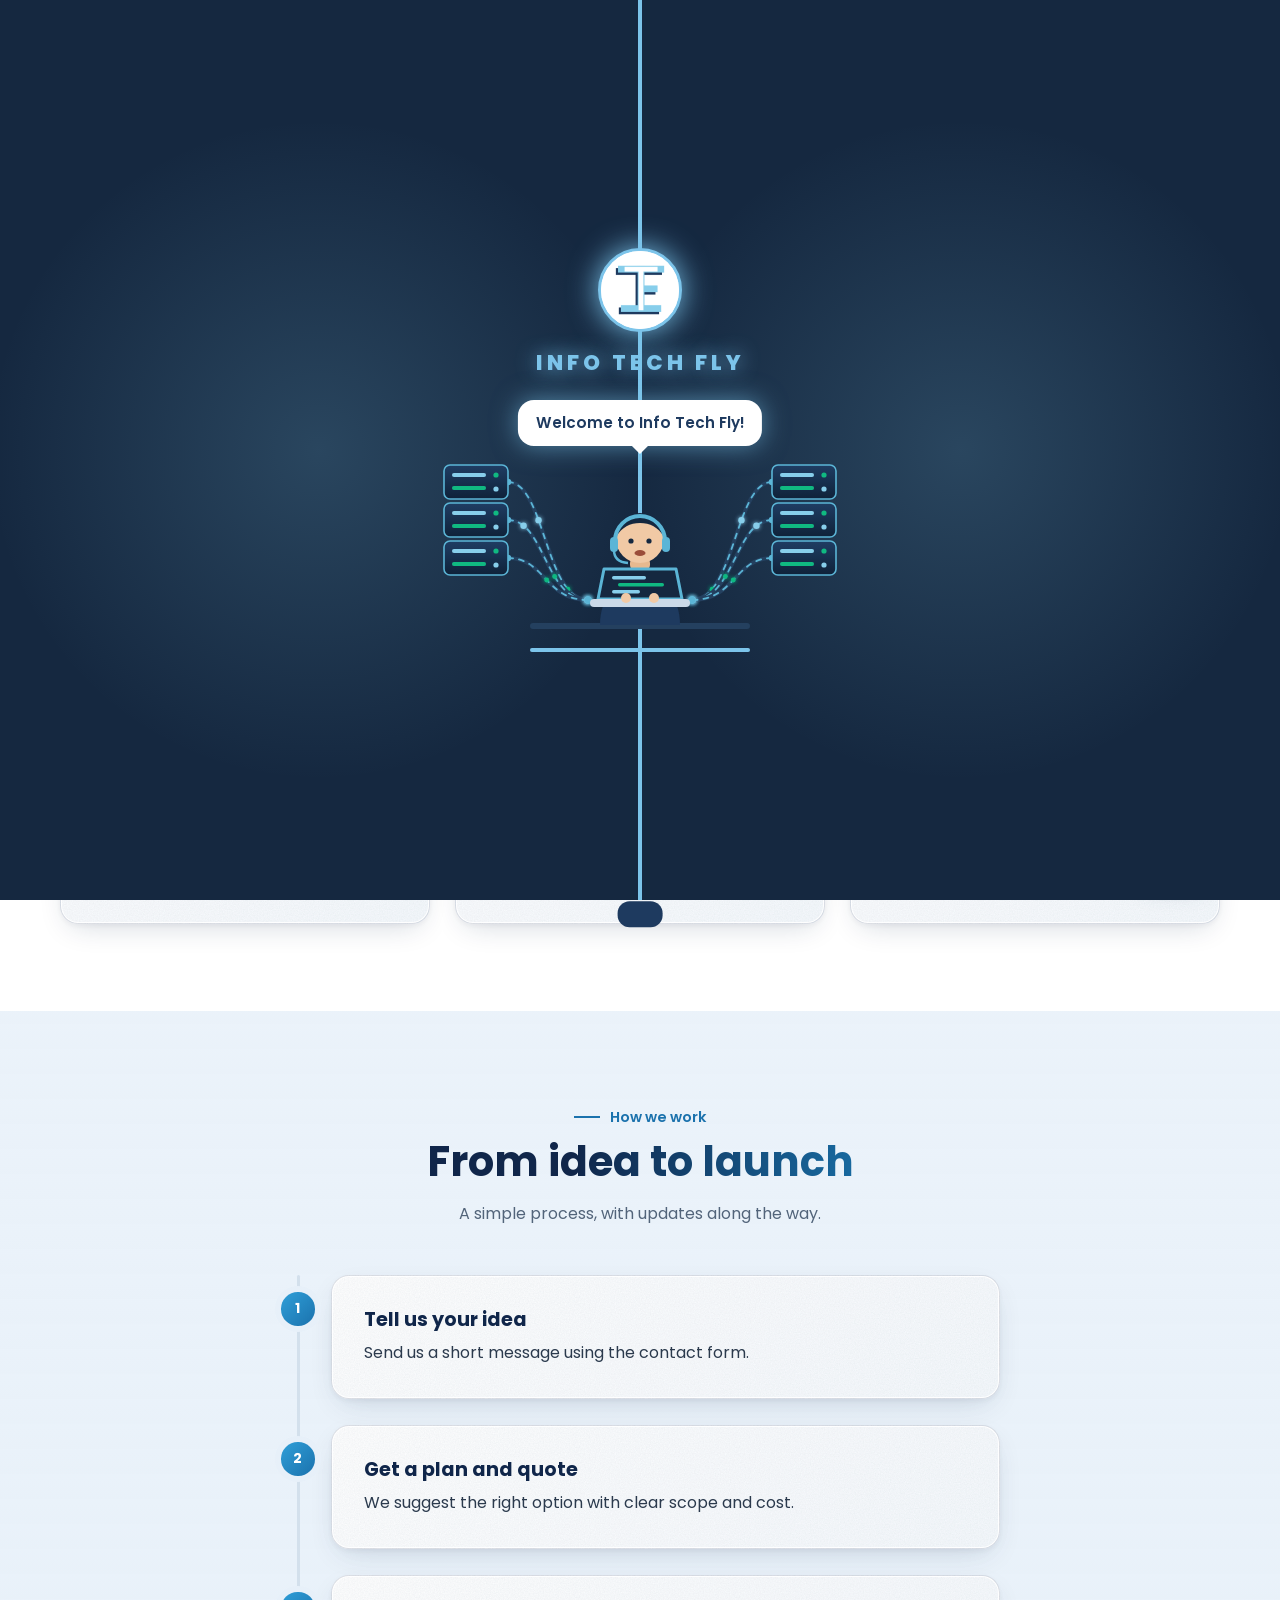
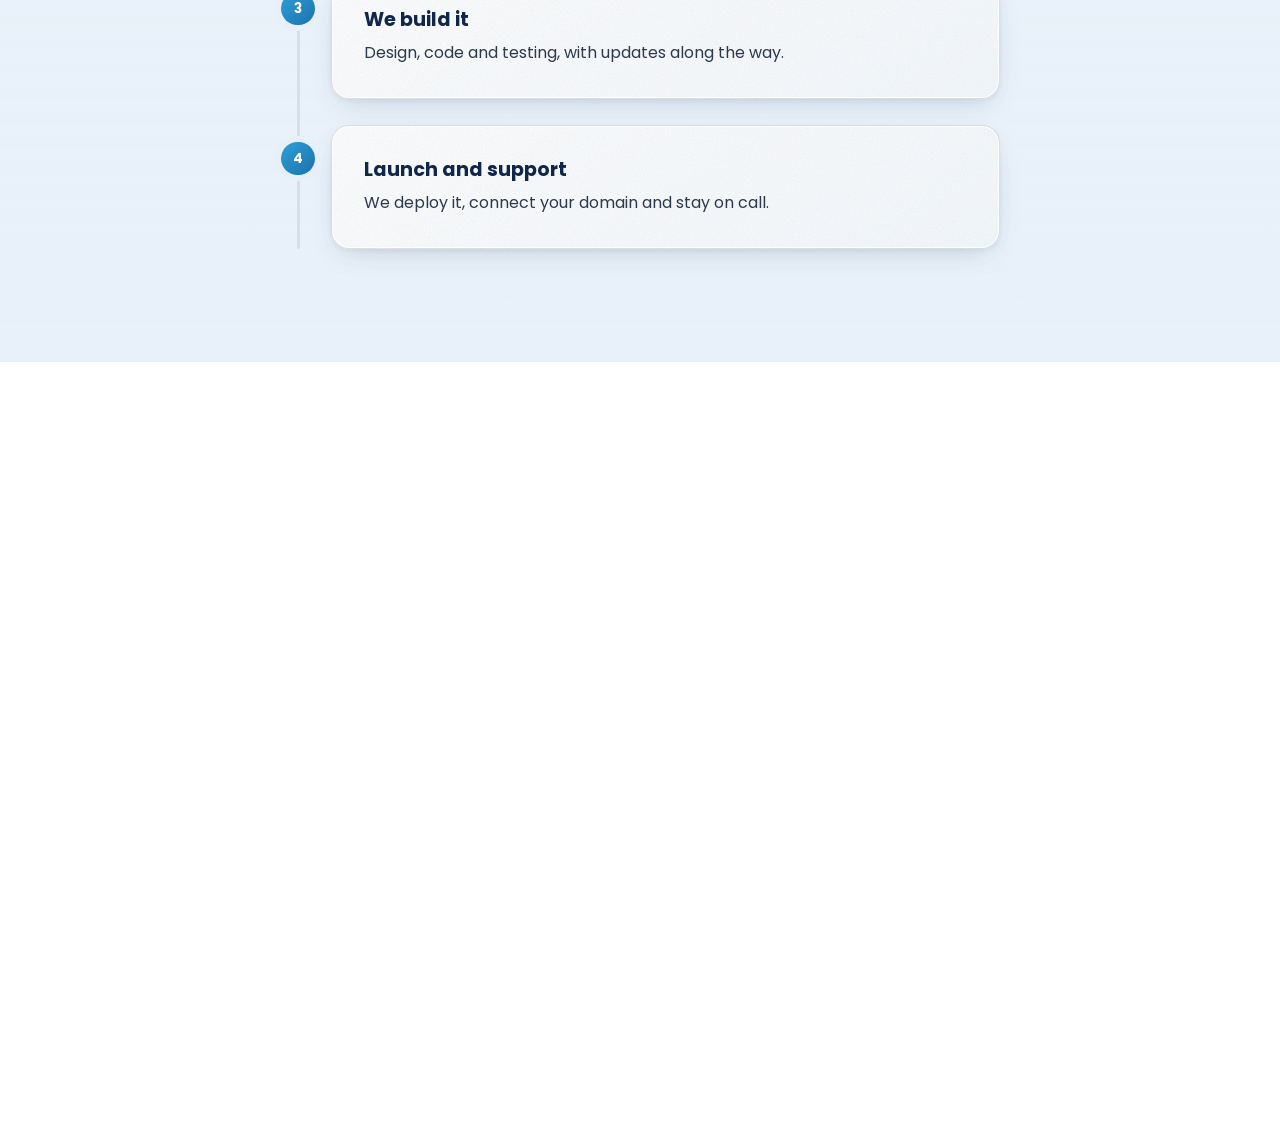
==== commit 854ef3b3: "Update the website." ====
--- a/about.html
+++ b/about.html
@@ -11,9 +11,29 @@
     gtag('config', 'G-BWQW6Z6Z4K');
   </script>
   <meta name="viewport" content="width=device-width, initial-scale=1, viewport-fit=cover">
-  <title>About | Info Tech Fly</title>
-  <meta name="description" content="Learn about Info Tech Fly: our mission, vision and how we work.">
+  <title>About Info Tech Fly | Web, App & Cloud Experts</title>
+  <meta name="description" content="Learn about Info Tech Fly: our mission, vision and how we take your website, app or cloud setup from idea to launch.">
   <meta name="theme-color" content="#1E3A5F">
+  <meta name="keywords" content="web development, website design, WordPress development, web app development, software development, cloud hosting, AWS deployment, cybersecurity, website security, malware removal, SSL, website maintenance, free online tools, Info Tech Fly, India">
+  <meta name="author" content="Info Tech Fly">
+  <meta name="robots" content="index, follow, max-image-preview:large, max-snippet:-1, max-video-preview:-1">
+  <meta name="geo.region" content="IN">
+  <meta name="geo.placename" content="India">
+  <link rel="canonical" href="https://www.infotechfly.com/about.html">
+  <meta property="og:type" content="website">
+  <meta property="og:site_name" content="Info Tech Fly">
+  <meta property="og:locale" content="en_IN">
+  <meta property="og:title" content="About Info Tech Fly | Web, App & Cloud Experts">
+  <meta property="og:description" content="Learn about Info Tech Fly: our mission, vision and how we take your website, app or cloud setup from idea to launch.">
+  <meta property="og:url" content="https://www.infotechfly.com/about.html">
+  <meta property="og:image" content="https://www.infotechfly.com/img/Logo.png">
+  <meta property="og:image:alt" content="Info Tech Fly logo">
+  <meta name="twitter:card" content="summary">
+  <meta name="twitter:title" content="About Info Tech Fly | Web, App & Cloud Experts">
+  <meta name="twitter:description" content="Learn about Info Tech Fly: our mission, vision and how we take your website, app or cloud setup from idea to launch.">
+  <meta name="twitter:image" content="https://www.infotechfly.com/img/Logo.png">
+  <!-- Google Search Console: paste your verification tag here -->
+  <!-- <meta name="google-site-verification" content="YOUR_CODE"> -->
   <link rel="icon" href="img/Logo.png" type="image/png">
   <link rel="preconnect" href="https://fonts.googleapis.com">
   <link rel="preconnect" href="https://fonts.gstatic.com" crossorigin>
@@ -23,6 +43,96 @@
   <link rel="stylesheet" href="css/theme.css">
   <script src="js/components.js"></script>
   <script src="js/effects.js"></script>
+  <script type="application/ld+json">
+{
+  "@context": "https://schema.org",
+  "@graph": [
+    {
+      "@type": "Organization",
+      "@id": "https://www.infotechfly.com/#org",
+      "name": "Info Tech Fly",
+      "url": "https://www.infotechfly.com/",
+      "logo": {
+        "@type": "ImageObject",
+        "url": "https://www.infotechfly.com/img/Logo.png"
+      },
+      "image": "https://www.infotechfly.com/img/Logo.png",
+      "description": "Info Tech Fly builds websites, web apps and software, and provides cloud hosting, cybersecurity and maintenance services.",
+      "email": "contactinfotechfly@gmail.com",
+      "telephone": "+91 7225880469",
+      "areaServed": {
+        "@type": "Country",
+        "name": "India"
+      },
+      "knowsAbout": [
+        "Web development",
+        "WordPress",
+        "Web apps",
+        "Cloud hosting",
+        "AWS",
+        "Cybersecurity",
+        "Website security"
+      ],
+      "sameAs": [
+        "https://www.youtube.com/@InfoTechFly",
+        "https://www.instagram.com/infotechfly/",
+        "https://t.me/infotechfly",
+        "https://www.linkedin.com/company/infotechfly/",
+        "https://github.com/infotechfly"
+      ],
+      "contactPoint": {
+        "@type": "ContactPoint",
+        "contactType": "customer support",
+        "telephone": "+91 7225880469",
+        "email": "contactinfotechfly@gmail.com",
+        "areaServed": "IN",
+        "availableLanguage": "English"
+      }
+    },
+    {
+      "@type": "WebSite",
+      "@id": "https://www.infotechfly.com/#website",
+      "url": "https://www.infotechfly.com/",
+      "name": "Info Tech Fly",
+      "inLanguage": "en",
+      "publisher": {
+        "@id": "https://www.infotechfly.com/#org"
+      }
+    },
+    {
+      "@type": "AboutPage",
+      "@id": "https://www.infotechfly.com/about.html#webpage",
+      "url": "https://www.infotechfly.com/about.html",
+      "name": "About Info Tech Fly | Web, App & Cloud Experts",
+      "description": "Learn about Info Tech Fly: our mission, vision and how we take your website, app or cloud setup from idea to launch.",
+      "isPartOf": {
+        "@id": "https://www.infotechfly.com/#website"
+      },
+      "about": {
+        "@id": "https://www.infotechfly.com/#org"
+      },
+      "inLanguage": "en"
+    },
+    {
+      "@type": "BreadcrumbList",
+      "itemListElement": [
+        {
+          "@type": "ListItem",
+          "position": 1,
+          "name": "Home",
+          "item": "https://www.infotechfly.com/"
+        },
+        {
+          "@type": "ListItem",
+          "position": 2,
+          "name": "About",
+          "item": "https://www.infotechfly.com/about.html"
+        }
+      ]
+    }
+  ]
+}
+  </script>
 </head>
 
 <body>
@@ -32,7 +142,7 @@
       <div class="wrap">
         <div data-a="left"><span class="badge"><i class="fa-solid fa-circle-info"></i> About us</span>
           <h1>We are
-            Info Tech Fly<span class="type code"
+            Info Tech Fly<span aria-hidden="true" class="type code"
               data-type="const mission = &quot;simple&quot;;|laptop.open(&quot;ideas&quot;);|git push origin launch;|deploy(&quot;cloud&quot;);"></span>
           </h1>
           <p class="lead">We create free online tools and build websites, apps
@@ -88,8 +198,7 @@
           <h2>Have a
             project in mind?</h2>
           <p>Tell us about it and get a clear plan and
-            quote.</p><a href="contact.html" class="btn">Contact
-            us</a>
+            quote.</p><a href="contact.html" class="btn">Contact us <i class="fa-solid fa-arrow-right" aria-hidden="true"></i></a>
         </div>
       </div>
     </section>
@@ -97,6 +206,7 @@
   <div id="site-footer"></div>
   <script src="js/data.js"></script>
   <script src="js/main.js"></script>
+  <script src="js/network.js"></script>
 </body>
 
 </html>
--- a/css/style.css
+++ b/css/style.css
@@ -1369,70 +1369,10 @@
     scroll-behavior: auto;
   }
 }
-.bgfx {
-  position: fixed;
-  inset: 0;
-  z-index: 0;
-  overflow: hidden;
-  pointer-events: none;
-  transition: transform 0.5s ease-out;
-  max-width: 100vw;
-  max-height: 100vh;
-}
-.bgfx i,
-.bgfx b {
-  position: absolute;
-  left: var(--x);
-  top: 100%;
-  font-size: var(--s);
-  color: var(--sky-d);
-  opacity: 0;
-  will-change: transform, opacity;
-  animation: drift var(--d) linear var(--dl) infinite;
-}
-.bgfx b {
-  font:
-    600 calc(var(--s) * 0.6)/1 ui-monospace,
-    Consolas,
-    monospace;
-  color: var(--sky-d);
-}
-@keyframes drift {
-  0% {
-    opacity: 0;
-    transform: translate3d(0, 0, 0) rotate(0);
-  }
-  10% {
-    opacity: var(--o);
-  }
-  50% {
-    transform: translate3d(var(--sx), -60vh, 0) rotate(var(--r));
-  }
-  90% {
-    opacity: var(--o);
-  }
-  100% {
-    opacity: 0;
-    transform: translate3d(calc(var(--sx) * -1), -120vh, 0)
-      rotate(calc(var(--r) * 2));
-  }
-}
-[data-theme="dark"] .bgfx i,
-[data-theme="dark"] .bgfx b {
-  --o: 0.2;
-}
 main,
 .ftr {
   position: relative;
   z-index: 1;
-}
-@media (prefers-reduced-motion: reduce) {
-  .bgfx i,
-  .bgfx b {
-    animation: none !important;
-    top: var(--y);
-    opacity: 0.1;
-  }
 }
 .desk-actions {
   display: flex;
--- a/css/theme.css
+++ b/css/theme.css
@@ -1,19 +1,22 @@
 @property --a{syntax:'<angle>';initial-value:0deg;inherits:false}
-:root{--glass:rgba(255,255,255,.66);--glassb:rgba(91,181,214,.38);--grid:rgba(91,181,214,.12)}
-[data-theme=dark]{--glass:rgba(255,255,255,.05);--glassb:rgba(135,206,235,.26);--grid:rgba(135,206,235,.07)}
-
-/* animated grid + cursor glow */
-body::before{content:"";position:fixed;inset:0;z-index:-2;pointer-events:none;background:linear-gradient(var(--grid) 1px,transparent 1px) 0 0/50px 50px,linear-gradient(90deg,var(--grid) 1px,transparent 1px) 0 0/50px 50px;animation:gm 14s linear infinite}
-@keyframes gm{to{background-position:0 50px,50px 0}}
+:root{--glass:rgba(255,255,255,.66);--glassb:rgba(91,181,214,.38)}
+[data-theme=dark]{--glass:rgba(255,255,255,.05);--glassb:rgba(135,206,235,.26)}
+
+/* cursor glow */
 #glow{position:fixed;width:420px;height:420px;margin:-210px 0 0 -210px;border-radius:50%;background:radial-gradient(circle,color-mix(in srgb,var(--sky) 22%,transparent),transparent 65%);pointer-events:none;z-index:0;left:-999px;top:0}
 
-/* floating glass pill header */
-.hdr{inset:12px auto auto 50%;transform:translateX(-50%);width:min(1180px,94%);max-width:none;border-radius:60px;background:var(--glass);border:1px solid var(--glassb);box-shadow:var(--sh)}
+/* floating glass pill header (centered with margin, no transform, so the mobile drawer can be fixed to the screen) */
+.hdr{inset:12px 0 auto 0;margin:0 auto;transform:none;width:min(1180px,94%);max-width:none;border-radius:60px;background:var(--glass);border:1px solid var(--glassb);box-shadow:var(--sh)}
 .hdr.scrolled{border-color:var(--sky-d)}
 .hdr .wrap{width:100%;padding:0 1rem;height:4rem}.hdr.scrolled .wrap{height:3.6rem}
 .menu a::after{display:none}
 .menu a.on{background:var(--sky);color:var(--navy);box-shadow:0 0 18px color-mix(in srgb,var(--sky) 65%,transparent)}
 .menu a:hover:not(.on){color:var(--sky-d)}
+.mclose{display:none}
+#scrim{position:fixed;inset:0;z-index:89;background:rgba(6,14,26,.55);backdrop-filter:blur(3px);-webkit-backdrop-filter:blur(3px);opacity:0;pointer-events:none;transition:opacity .35s}
+html.menu-open #scrim{opacity:1;pointer-events:auto}
+html.menu-open{overflow:hidden}
+@media(min-width:901px){#scrim{display:none}}
 
 /* headings, buttons */
 .hero h1,.phero h1,.sh h2{background:linear-gradient(90deg,var(--hc) 35%,var(--sky-d));-webkit-background-clip:text;background-clip:text;color:transparent}
@@ -55,7 +58,7 @@
 #bub{max-width:270px;min-height:46px;background:var(--glass);backdrop-filter:blur(18px);-webkit-backdrop-filter:blur(18px);border:1px solid var(--sky-d);border-radius:18px 18px 4px 18px;padding:12px 16px;font-size:.86rem;line-height:1.5;color:var(--tx);box-shadow:0 0 24px color-mix(in srgb,var(--sky) 35%,transparent);transition:.3s}
 #bub.hide{opacity:0;transform:scale(.7);pointer-events:none}
 
-/* loader: logo, developer at work, welcome */
+/* loader: logo, developer at work, servers, welcome */
 #loader{position:fixed;inset:0;z-index:999;display:flex;cursor:pointer}
 #loader .door{flex:1;background:radial-gradient(circle at 50% 50%,rgba(135,206,235,.18),transparent 60%),var(--navy-d);transition:transform 1s cubic-bezier(.7,0,.3,1)}
 #loader .door:first-child{border-right:2px solid var(--sky)}#loader .door:nth-child(2){border-left:2px solid var(--sky)}
@@ -83,6 +86,7 @@
 .talk .mo{transform-box:fill-box;transform-origin:center;animation:mouth .25s infinite alternate}
 .led{animation:led 1.2s infinite alternate}
 .wire{stroke-dasharray:5 6;animation:wf 1s linear infinite}
+.sv-bar{transform-box:fill-box;transform-origin:left;animation:code 1.6s ease-in-out infinite alternate}
 @keyframes code{from{transform:scaleX(.25)}to{transform:scaleX(1)}}
 @keyframes key{to{transform:translateY(-4px)}}
 @keyframes blink{0%,94%,100%{transform:scaleY(1)}97%{transform:scaleY(.1)}}
@@ -99,11 +103,54 @@
 main{overflow-x:clip}
 @media(prefers-reduced-motion:reduce){.js .sx{opacity:1;transform:none}}
 
+/* chatbot / contact form switcher */
+.lw-tabs{display:flex;gap:.4rem;padding:.35rem;margin-bottom:1rem;border-radius:99px;background:var(--glass);border:1px solid var(--glassb);backdrop-filter:blur(10px);-webkit-backdrop-filter:blur(10px)}
+.lw-tabs button{flex:1;display:inline-flex;align-items:center;justify-content:center;gap:.5rem;padding:.65rem 1rem;border:0;border-radius:99px;background:transparent;color:var(--hc);font:600 .92rem Poppins,system-ui,sans-serif;cursor:pointer;transition:background .3s,color .3s,box-shadow .3s}
+.lw-tabs button:not(.on):hover{color:var(--sky-d)}
+.lw-tabs button.on{background:linear-gradient(135deg,var(--sky),var(--sky-d));color:var(--navy);box-shadow:0 0 18px color-mix(in srgb,var(--sky) 55%,transparent)}
+.lw-pane[hidden]{display:none}
+.lw-pane:not([hidden]){animation:lwIn .35s ease both}
+@keyframes lwIn{from{opacity:0;transform:translateY(8px)}to{opacity:1;transform:none}}
+
+/* contact form */
+.fw textarea{resize:vertical;min-height:110px}
+/* contact form action buttons (WhatsApp + Team) */
+.fw .acts{display:grid;grid-template-columns:repeat(auto-fit,minmax(210px,1fr));gap:.9rem;margin-top:1.5rem}
+.fw .acts .act{position:relative;overflow:hidden;isolation:isolate;display:flex;align-items:center;justify-content:center;gap:.8rem;width:100%;min-height:64px;margin:0;padding:.7rem 1.1rem;border:1px solid rgba(255,255,255,.28);border-radius:16px;font-family:inherit;text-align:left;cursor:pointer;-webkit-tap-highlight-color:transparent;transition:transform .22s cubic-bezier(.2,.8,.2,1),box-shadow .3s,filter .3s}
+.fw .acts .act::after{content:"";position:absolute;top:0;bottom:0;left:-70%;width:40%;background:linear-gradient(105deg,transparent,rgba(255,255,255,.38),transparent);transform:skewX(-20deg);transition:left .7s ease;pointer-events:none;z-index:-1}
+.fw .acts .act:hover:not(:disabled)::after{left:130%}
+.fw .acts .act:hover:not(:disabled){transform:translateY(-3px);filter:saturate(1.08)}
+.fw .acts .act:active:not(:disabled){transform:translateY(0) scale(.98)}
+.fw .acts .act:focus-visible{outline:3px solid color-mix(in srgb,var(--sky) 75%,transparent);outline-offset:3px}
+.fw .acts .act:disabled{opacity:.65;cursor:not-allowed}
+.act .ico{flex:none;display:grid;place-items:center;width:42px;height:42px;border-radius:12px;font-size:1.3rem;background:rgba(255,255,255,.22);box-shadow:inset 0 1px 0 rgba(255,255,255,.4)}
+.act .tx{display:flex;flex-direction:column;min-width:0;line-height:1.2}
+.act .tx b{font-size:.95rem;font-weight:700;letter-spacing:.1px}
+.act .tx small{margin-top:3px;font-size:.72rem;font-weight:500;opacity:.85}
+.act>i{font-size:1.1rem}
+.act.wa{background:linear-gradient(135deg,#2fe27a 0%,#25d366 40%,#128c7e 100%);color:#fff;box-shadow:0 10px 24px -6px rgba(18,140,126,.55),inset 0 1px 0 rgba(255,255,255,.35)}
+.act.wa:hover:not(:disabled){box-shadow:0 16px 32px -6px rgba(18,140,126,.7),inset 0 1px 0 rgba(255,255,255,.35)}
+.act.team{background:linear-gradient(135deg,var(--sky) 0%,var(--sky-d) 100%);color:var(--navy);box-shadow:0 10px 24px -6px color-mix(in srgb,var(--sky-d) 70%,transparent),inset 0 1px 0 rgba(255,255,255,.45)}
+.act.team .ico{background:rgba(255,255,255,.4)}
+.act.team:hover:not(:disabled){box-shadow:0 16px 32px -6px color-mix(in srgb,var(--sky-d) 85%,transparent),inset 0 1px 0 rgba(255,255,255,.45)}
+@media(prefers-reduced-motion:reduce){.fw .acts .act,.fw .acts .act::after{transition:none}.fw .acts .act:hover:not(:disabled){transform:none}}
+.fw .note{display:block;margin-top:1rem;font-size:.8rem;line-height:1.5;color:var(--mu)}
+.fw .note i{color:var(--sky-d);margin-right:.3rem}
+
+/* mobile: header + left slide-in drawer */
 @media(max-width:900px){
-  .menu{top:calc(100% + 10px);border:1px solid var(--glassb);border-radius:24px}
+  .hdr{backdrop-filter:none;-webkit-backdrop-filter:none;background:color-mix(in srgb,var(--bg) 92%,transparent)}
+  .menu{position:fixed;top:0;bottom:0;left:0;right:auto;width:min(310px,84vw);max-width:none;padding:5rem 1.1rem 1.4rem;gap:.35rem;flex-direction:column;align-items:stretch;background:var(--card);border:0;border-right:1px solid var(--glassb);border-radius:0 28px 28px 0;box-shadow:12px 0 50px rgba(0,0,0,.35);transform:translateX(-105%);visibility:hidden;transition:transform .42s cubic-bezier(.2,.8,.2,1),visibility 0s .42s;overflow-x:hidden;overflow-y:auto;z-index:2}
+  .menu.on{transform:none;visibility:visible;transition:transform .42s cubic-bezier(.2,.8,.2,1),visibility 0s}
+  .menu::before{content:"Menu";position:absolute;top:1.45rem;left:1.4rem;font-weight:700;letter-spacing:.5px;color:var(--hc)}
+  .mclose{display:grid;position:absolute;top:1rem;right:1rem;width:2.5rem;height:2.5rem;place-items:center;border-radius:50%;border:1.5px solid var(--bd);background:var(--bg);color:var(--hc);cursor:pointer;transition:.3s}
+  .mclose:hover{background:var(--sky);color:var(--navy);transform:rotate(90deg)}
+  .menu a{padding:.85rem 1rem;font-size:1rem;opacity:0;transform:translateX(-18px);transition:opacity .35s,transform .35s,color .25s}
+  .menu.on a{opacity:1;transform:none;transition-delay:calc(var(--i) * 60ms + .15s)}
+  .mob-actions{margin-top:auto;padding-top:1rem;border-top:1px solid var(--bd)}
   #bub{max-width:200px;font-size:.78rem}#guide svg{width:78px}.ib{bottom:84px}
 }
-@media(max-width:560px){.hdr{width:96%}.hdr .wrap{padding:0 .7rem}}
+@media(max-width:560px){.hdr{width:96%}.hdr .wrap{padding:0 .7rem}.lw-tabs button{padding:.6rem .5rem;font-size:.85rem}}
 @media(prefers-reduced-motion:reduce){#loader,.tick div{display:none}}
 
 /* pop-in cards: one by one, left->right when scrolling down, right->left when scrolling up */
@@ -125,4 +172,407 @@
 /* icon + number inside the box pops a moment later */
 .cp-l .ic,.cp-r .ic,.cp-l.stat b,.cp-r.stat b{animation:icpop .6s cubic-bezier(.3,1.5,.4,1) calc(var(--cd,0s) + .4s) backwards}
 @keyframes icpop{0%{transform:scale(0) rotate(-30deg);opacity:0}100%{transform:none;opacity:1}}
-@media(prefers-reduced-motion:reduce){.cp-hide{opacity:1}.cp-l,.cp-r,.cp-l .ic,.cp-r .ic{animation:none}}+@media(prefers-reduced-motion:reduce){.cp-hide{opacity:1}.cp-l,.cp-r,.cp-l .ic,.cp-r .ic{animation:none}}
+
+/* ==========================================================
+   MATTE GLASS (frosted, non-glossy)
+   soft blur + fine grain + calm borders, no shine or neon glow
+   ========================================================== */
+:root{
+  --noise:url("data:image/svg+xml,%3Csvg xmlns='http://www.w3.org/2000/svg' width='160' height='160'%3E%3Cfilter id='n'%3E%3CfeTurbulence type='fractalNoise' baseFrequency='.8' numOctaves='2' stitchTiles='stitch'/%3E%3CfeColorMatrix values='0 0 0 0 .45 0 0 0 0 .5 0 0 0 0 .55 0 0 0 .2 0'/%3E%3C/filter%3E%3Crect width='100%25' height='100%25' filter='url(%23n)'/%3E%3C/svg%3E");
+  --mg:linear-gradient(145deg,rgba(255,255,255,.78),rgba(240,248,253,.58));
+  --mgb:rgba(30,58,95,.10);
+  --mgh:rgba(255,255,255,.65);
+  --mblur:blur(22px) saturate(115%);
+  --msh:0 8px 30px rgba(30,58,95,.10);
+}
+[data-theme=dark]{
+  --mg:linear-gradient(145deg,rgba(255,255,255,.075),rgba(135,206,235,.035));
+  --mgb:rgba(255,255,255,.09);
+  --mgh:rgba(255,255,255,.07);
+  --msh:0 10px 34px rgba(0,0,0,.38);
+}
+
+/* calm static backdrop so the glass has something soft to frost (no icons, no lines) */
+body::before{content:"";position:fixed;inset:0;z-index:0;pointer-events:none;
+  background:
+    radial-gradient(520px 420px at 12% 18%,color-mix(in srgb,var(--sky) 26%,transparent),transparent 70%),
+    radial-gradient(560px 460px at 88% 42%,color-mix(in srgb,var(--sky-d) 20%,transparent),transparent 70%),
+    radial-gradient(520px 420px at 30% 92%,color-mix(in srgb,var(--sky) 18%,transparent),transparent 70%)}
+
+/* the glass surfaces */
+.card,.stat,.hdr,.tick,.lw-tabs,#bub,.ib,.btn.out,.badge,
+body .cbot{
+  background:var(--noise),var(--mg);
+  -webkit-backdrop-filter:var(--mblur);backdrop-filter:var(--mblur);
+  border-color:var(--mgb);
+  box-shadow:var(--msh),inset 0 0 0 1px var(--mgh)}
+.btn.out{box-shadow:inset 0 0 0 1px var(--mgh)}
+.btn.out:hover{background:var(--sky);color:var(--navy)}
+.ib:hover{background:var(--sky);color:var(--navy);box-shadow:var(--msh)}
+
+/* matte = no shine and no neon: soften glows and hover lights */
+.card:hover{border-color:color-mix(in srgb,var(--sky-d) 55%,transparent);box-shadow:0 14px 38px rgba(30,58,95,.16),inset 0 0 0 1px var(--mgh)}
+[data-theme=dark] .card:hover{box-shadow:0 14px 38px rgba(0,0,0,.5),inset 0 0 0 1px var(--mgh)}
+.card .ic{box-shadow:0 6px 14px -4px color-mix(in srgb,var(--sky-d) 55%,transparent)}
+.stat b{text-shadow:none}
+.menu a.on{box-shadow:none}
+.lw-tabs button.on{box-shadow:0 4px 12px -3px color-mix(in srgb,var(--sky-d) 60%,transparent)}
+.ftr{box-shadow:none}
+.btn{box-shadow:0 6px 16px -6px color-mix(in srgb,var(--sky-d) 70%,transparent)}
+#bub{box-shadow:var(--msh)}
+#guide svg{filter:drop-shadow(0 6px 10px rgba(30,58,95,.25))}
+.hero .frame{filter:none}
+#glow{opacity:.55}
+.tick{border-color:var(--mgb)}
+
+/* form fields and chatbot panels, same frosted look */
+.fw input,.fw textarea,body .cbot-f input{background:color-mix(in srgb,var(--bg) 55%,transparent);-webkit-backdrop-filter:blur(8px);backdrop-filter:blur(8px)}
+body .cbot{border:1px solid var(--mgb)}
+body .cbot-log{background:color-mix(in srgb,var(--bg2) 45%,transparent)}
+body .cbot-f{background:color-mix(in srgb,var(--card) 55%,transparent);border-top-color:var(--mgb)}
+body .cbot-m.bot{background:color-mix(in srgb,var(--card) 80%,transparent);border-color:var(--mgb)}
+.tc,.pl li{background:color-mix(in srgb,var(--bg2) 60%,transparent);border-color:var(--mgb)}
+
+/* service popup */
+dialog.modal{background:var(--noise),color-mix(in srgb,var(--card) 90%,transparent);-webkit-backdrop-filter:blur(26px);backdrop-filter:blur(26px);border:1px solid var(--mgb)}
+.mbar{background:color-mix(in srgb,var(--card) 60%,transparent);border-top-color:var(--mgb)}
+dialog.modal::backdrop{background:rgba(11,22,37,.55);-webkit-backdrop-filter:blur(8px);backdrop-filter:blur(8px)}
+
+/* mobile: header without blur so the left drawer stays fixed to the screen */
+@media(max-width:900px){
+  .hdr{-webkit-backdrop-filter:none;backdrop-filter:none;background:var(--noise),linear-gradient(color-mix(in srgb,var(--bg) 94%,transparent),color-mix(in srgb,var(--bg) 94%,transparent))}
+  .menu{background:var(--noise),var(--card)}
+}
+
+/* ==========================================================
+   LIGHT MODE POLISH
+   Clean cool-white surfaces, deeper blue accent for good contrast,
+   white text on blue buttons and icons. Dark mode is not changed.
+   ========================================================== */
+[data-theme=light]{
+  color-scheme:light;
+  --bg:#f4f8fc;--bg2:#e7f0f9;--card:#ffffff;
+  --tx:#2b3a4d;--hc:#10264a;--mu:#52647a;--bd:#d3e0ec;
+  --sky:#7cc4ea;--sky-d:#1b7db8;
+  --ac1:#2f9fd8;--ac2:#1b72ad;
+  --sh:0 12px 34px -10px rgba(16,38,74,.18),0 2px 6px rgba(16,38,74,.05);
+  --mg:linear-gradient(145deg,#ffffff,#f5f9fd);
+  --mgb:rgba(16,38,74,.12);
+  --mgh:rgba(255,255,255,.95);
+  --msh:0 10px 30px -10px rgba(16,38,74,.20),0 2px 6px rgba(16,38,74,.05);
+}
+[data-theme=light] body{background:linear-gradient(180deg,#f7fafd 0%,#eaf2fa 55%,#f4f8fc 100%) fixed}
+[data-theme=light] body::before{
+  background:
+    radial-gradient(520px 420px at 10% 12%,rgba(79,179,224,.22),transparent 70%),
+    radial-gradient(560px 460px at 92% 40%,rgba(27,114,173,.14),transparent 70%),
+    radial-gradient(520px 420px at 28% 94%,rgba(79,179,224,.16),transparent 70%)}
+[data-theme=light] #glow{opacity:.3}
+[data-theme=light] .alt{background:linear-gradient(180deg,rgba(231,240,249,.85),rgba(222,235,247,.7))}
+[data-theme=light] .hero,[data-theme=light] .phero{background:linear-gradient(160deg,rgba(214,232,246,.65),transparent 70%)}
+[data-theme=light] .blob{opacity:.35}
+
+/* header */
+[data-theme=light] .hdr{background:rgba(255,255,255,.88);border-color:rgba(16,38,74,.12)}
+[data-theme=light] .hdr.scrolled{border-color:rgba(27,114,173,.35);box-shadow:0 12px 30px -10px rgba(16,38,74,.25)}
+[data-theme=light] .menu a{color:var(--hc)}
+[data-theme=light] .menu a:hover:not(.on){color:var(--ac2)}
+[data-theme=light] .menu a.on{background:linear-gradient(135deg,var(--ac1),var(--ac2));color:#fff}
+[data-theme=light] .brand b{color:var(--ac2)}
+[data-theme=light] .tbtn{background:#fff;border-color:var(--bd);color:var(--hc)}
+[data-theme=light] .tbtn:hover{background:var(--ac2);color:#fff}
+
+/* headings and small labels */
+[data-theme=light] .hero h1,[data-theme=light] .phero h1,[data-theme=light] .sh h2{background:linear-gradient(90deg,var(--hc) 40%,#1b86c4);-webkit-background-clip:text;background-clip:text;color:transparent}
+[data-theme=light] .type{color:var(--ac2)}
+[data-theme=light] .type.code{background:var(--navy-d);color:var(--sky)}
+[data-theme=light] .sh span,[data-theme=light] .tag,[data-theme=light] .badge{color:var(--ac2)}
+[data-theme=light] .sh span::before,[data-theme=light] .tag::before{background:var(--ac2);box-shadow:none}
+[data-theme=light] .mside .tag{color:var(--sky)}
+[data-theme=light] .mside .tag::before{background:var(--sky)}
+[data-theme=light] .badge{border-color:rgba(27,114,173,.25)}
+[data-theme=light] .sh p,[data-theme=light] .cc p,[data-theme=light] .pl span,[data-theme=light] .tech p,[data-theme=light] .fw .note{color:var(--mu)}
+
+/* buttons */
+[data-theme=light] .btn{background:linear-gradient(135deg,var(--ac1),var(--ac2));color:#fff;box-shadow:0 10px 22px -10px rgba(27,114,173,.8)}
+[data-theme=light] .btn:hover{box-shadow:0 14px 28px -10px rgba(27,114,173,.9)}
+[data-theme=light] .btn.out{background:#fff;color:var(--ac2);border-color:var(--ac2);box-shadow:0 4px 12px -6px rgba(16,38,74,.25)}
+[data-theme=light] .btn.out:hover{background:linear-gradient(135deg,var(--ac1),var(--ac2));color:#fff}
+[data-theme=light] .cta .btn{background:#fff;color:var(--navy);box-shadow:0 10px 24px -10px rgba(0,0,0,.5)}
+[data-theme=light] .cta .btn:hover{background:var(--sky)}
+
+/* cards, icons, stats */
+[data-theme=light] .card:hover{border-color:rgba(27,114,173,.5);box-shadow:0 18px 40px -12px rgba(16,38,74,.28),inset 0 0 0 1px #fff}
+[data-theme=light] .card .ic,[data-theme=light] .pl li>i{background:linear-gradient(135deg,var(--ac1),var(--ac2));color:#fff;box-shadow:0 8px 16px -6px rgba(27,114,173,.6)}
+[data-theme=light] .card:not(.it):not(.svc):not(.tech)::before{border-color:var(--ac2);opacity:.55}
+[data-theme=light] .stat b{color:var(--ac2)}
+[data-theme=light] .tech i,[data-theme=light] .tc i,[data-theme=light] .chip,[data-theme=light] .env{color:var(--ac2)}
+[data-theme=light] .tc,[data-theme=light] .pl li{background:#f1f7fc;border-color:var(--bd)}
+[data-theme=light] .mside .tc{background:rgba(255,255,255,.14);border-color:rgba(255,255,255,.3);color:#fff}
+[data-theme=light] .mside .tc i{color:var(--sky)}
+[data-theme=light] .more{color:var(--ac2)}
+[data-theme=light] .tick div{color:var(--ac2)}
+[data-theme=light] .tick{background:rgba(255,255,255,.8)}
+[data-theme=light] .tl i{background:linear-gradient(var(--ac1),var(--ac2))}
+[data-theme=light] .tl .it::before{background:linear-gradient(135deg,var(--ac1),var(--ac2));color:#fff}
+[data-theme=light] .frame{border-color:#fff;box-shadow:0 22px 50px -18px rgba(16,38,74,.4)}
+[data-theme=light] .hero .frame{border:4px solid transparent}
+
+/* forms, tabs, chatbot */
+[data-theme=light] .fw input,[data-theme=light] .fw textarea,[data-theme=light] body .cbot-f input{background:#fff;border-color:#c5d5e5}
+[data-theme=light] input:focus,[data-theme=light] textarea:focus{border-color:var(--ac2);box-shadow:0 0 0 4px rgba(47,159,216,.22)}
+[data-theme=light] .lw-tabs{background:#e9f1f9}
+[data-theme=light] .lw-tabs button{color:var(--hc)}
+[data-theme=light] .lw-tabs button.on{background:linear-gradient(135deg,var(--ac1),var(--ac2));color:#fff;box-shadow:0 6px 14px -5px rgba(27,114,173,.7)}
+[data-theme=light] .act.team{background:linear-gradient(135deg,var(--ac1),var(--ac2));color:#fff;box-shadow:0 10px 22px -8px rgba(27,114,173,.7),inset 0 1px 0 rgba(255,255,255,.35)}
+[data-theme=light] .act.team .ico{background:rgba(255,255,255,.22)}
+[data-theme=light] body .cbot-log{background:#eef4fa}
+[data-theme=light] body .cbot-m.bot{background:#fff;border-color:var(--bd);color:var(--tx)}
+[data-theme=light] body .cbot-f{background:#fff}
+[data-theme=light] .cbot-q button{border-color:var(--ac2);color:var(--ac2);background:#fff}
+[data-theme=light] .cbot-q button:hover,[data-theme=light] .cbot-q button:focus-visible{background:var(--ac2);color:#fff}
+[data-theme=light] .cbot-m a{color:var(--ac2)}
+
+/* popup */
+[data-theme=light] dialog.modal{background:var(--noise),#fff}
+[data-theme=light] .mbar{background:#f6fafd}
+[data-theme=light] .mx{background:#fff}
+
+/* footer, guide, top button */
+[data-theme=light] .ftr{border-top-color:var(--ac2)}
+[data-theme=light] .ftr .brand b,[data-theme=light] .ftr li i{color:var(--sky)}
+[data-theme=light] .ib{color:var(--hc)}
+[data-theme=light] .ib:hover{background:var(--ac2);color:#fff}
+[data-theme=light] #bub{border-color:rgba(27,114,173,.4);color:var(--tx)}
+
+/* mobile drawer in light mode */
+@media(max-width:900px){
+  [data-theme=light] .hdr{background:rgba(255,255,255,.96)}
+  [data-theme=light] .menu{background:#fff;box-shadow:12px 0 40px rgba(16,38,74,.22)}
+  [data-theme=light] .mclose:hover{background:var(--ac2);color:#fff}
+}
+
+/* DARK MODE readability: calm the animated background behind the main headings and text */
+[data-theme=dark] .hero,
+[data-theme=dark] .phero{background:linear-gradient(160deg,color-mix(in srgb,var(--bg) 86%,transparent),color-mix(in srgb,var(--bg) 66%,transparent))}
+[data-theme=dark] .alt{background:color-mix(in srgb,var(--bg2) 82%,transparent)}
+[data-theme=dark] .sh p,[data-theme=dark] .lead,[data-theme=dark] .split p{color:#d3e0ee}
+
+/* "Read more" pill button: gradient, arrow badge that slides, soft lift on hover */
+[data-theme] .btn.go{
+  gap:1rem;padding:.55rem .55rem .55rem 1.6rem;font-weight:600;letter-spacing:.2px;color:#fff;
+  background:linear-gradient(135deg,#1e3a5f 0%,#2a7fae 55%,#5bb5d6 100%);background-size:180% 100%;background-position:0 0;
+  border:1px solid color-mix(in srgb,#fff 22%,transparent);
+  box-shadow:0 14px 28px -12px rgba(27,114,173,.85),inset 0 1px 0 rgba(255,255,255,.28);
+  transition:transform .3s cubic-bezier(.2,.8,.2,1),box-shadow .3s,background-position .5s}
+[data-theme] .btn.go i{
+  display:grid;place-items:center;width:2.3rem;height:2.3rem;border-radius:50%;flex:none;
+  background:#fff;color:#1e3a5f;font-size:.85rem;
+  box-shadow:0 4px 12px -4px rgba(0,0,0,.35);
+  transition:transform .35s cubic-bezier(.2,.8,.2,1),background .3s,color .3s}
+[data-theme] .btn.go:hover{
+  transform:translateY(-3px);background-position:100% 0;color:#fff;
+  box-shadow:0 20px 34px -12px rgba(27,114,173,.95),0 0 0 4px color-mix(in srgb,var(--sky) 28%,transparent),inset 0 1px 0 rgba(255,255,255,.3)}
+[data-theme] .btn.go:hover i{transform:translateX(3px) rotate(-45deg);background:var(--sky);color:#0f2239}
+[data-theme] .btn.go:active{transform:translateY(-1px) scale(.98)}
+[data-theme=dark] .btn.go{border-color:color-mix(in srgb,var(--sky) 40%,transparent)}
+@media(max-width:480px){[data-theme] .btn.go{width:100%;justify-content:space-between}}
+
+/* phone: when the menu drawer is open, hide the floating developer guide and back-to-top button */
+html.menu-open #guide,
+html.menu-open .ib,
+html.menu-open #bub{opacity:0!important;visibility:hidden!important;pointer-events:none!important}
+#guide,.ib{transition:opacity .25s,visibility .25s}
+
+/* =====================================================================
+   BUTTON SYSTEM: one clean look for every button on the site
+   primary pill (gradient + shine + lift), outline pill, round icon buttons,
+   chips, tabs, chat send, close / prev / next, social icons, back-to-top
+   ===================================================================== */
+
+/* primary button */
+[data-theme] .btn{
+  padding:.82rem 1.7rem;border-radius:99px;font-weight:600;letter-spacing:.2px;color:#fff;
+  background:linear-gradient(135deg,#1e3a5f 0%,#2a7fae 55%,#5bb5d6 100%);background-size:180% 100%;background-position:0 0;
+  border:1px solid rgba(255,255,255,.22);
+  box-shadow:0 12px 24px -12px rgba(27,114,173,.85),inset 0 1px 0 rgba(255,255,255,.28);
+  transition:transform .3s cubic-bezier(.2,.8,.2,1),box-shadow .3s,background-position .5s,color .25s,border-color .25s;
+  -webkit-tap-highlight-color:transparent}
+[data-theme] .btn:hover{
+  transform:translateY(-3px);background-position:100% 0;color:#fff;
+  box-shadow:0 18px 30px -12px rgba(27,114,173,.95),0 0 0 4px color-mix(in srgb,var(--sky) 24%,transparent),inset 0 1px 0 rgba(255,255,255,.3)}
+[data-theme] .btn:active{transform:translateY(-1px) scale(.97)}
+[data-theme] .btn:focus-visible{outline:3px solid color-mix(in srgb,var(--sky) 80%,transparent);outline-offset:3px}
+[data-theme] .btn i{transition:transform .3s}
+[data-theme] .btn:hover i{transform:translateX(3px)}
+[data-theme] .btn:disabled{opacity:.6;transform:none;box-shadow:none;cursor:wait}
+
+/* outline button */
+[data-theme] .btn.out{
+  background:color-mix(in srgb,var(--card) 78%,transparent);color:var(--hc);
+  border:1.5px solid var(--sky-d);
+  -webkit-backdrop-filter:blur(10px);backdrop-filter:blur(10px);
+  box-shadow:0 8px 18px -12px rgba(16,38,74,.45)}
+[data-theme] .btn.out:hover,
+[data-theme=light] .btn.out:hover{
+  background:linear-gradient(135deg,#1e3a5f 0%,#2a7fae 55%,#5bb5d6 100%);background-size:180% 100%;background-position:100% 0;
+  color:#fff;border-color:transparent}
+
+/* call-to-action band: white pill on the coloured band */
+[data-theme] .cta .btn,
+[data-theme=light] .cta .btn{
+  background:#fff;color:#1e3a5f;border-color:transparent;
+  box-shadow:0 14px 28px -12px rgba(0,0,0,.55)}
+[data-theme] .cta .btn:hover,
+[data-theme=light] .cta .btn:hover{background:var(--sky);color:#0f2239;box-shadow:0 18px 32px -12px rgba(0,0,0,.6),0 0 0 4px rgba(255,255,255,.25)}
+
+/* header "Get Started" a little smaller */
+.hdr .hbtn,.mob-cta{font-size:.9rem}
+
+/* round icon buttons: theme switch, close, previous / next, back to top */
+[data-theme] .tbtn{
+  border:1px solid color-mix(in srgb,var(--sky-d) 50%,transparent);
+  background:color-mix(in srgb,var(--card) 85%,transparent);color:var(--hc);
+  box-shadow:0 6px 16px -8px rgba(16,38,74,.5),inset 0 1px 0 rgba(255,255,255,.25);
+  transition:transform .4s cubic-bezier(.2,.8,.2,1),background .3s,box-shadow .3s}
+[data-theme=light] .tbtn .fa-moon{color:#2a5d9f}
+[data-theme=dark] .tbtn .fa-sun{color:#ffd166}
+[data-theme] .tbtn:hover{
+  transform:rotate(20deg) scale(1.08);
+  background:linear-gradient(135deg,#1e3a5f,#2a7fae 60%,#5bb5d6);
+  box-shadow:0 10px 20px -8px rgba(27,114,173,.9),0 0 0 4px color-mix(in srgb,var(--sky) 22%,transparent)}
+[data-theme] .tbtn:hover i{color:#fff}
+
+[data-theme] .mx{
+  border:1px solid color-mix(in srgb,var(--sky-d) 45%,transparent);
+  background:color-mix(in srgb,var(--card) 90%,transparent);
+  box-shadow:0 8px 18px -8px rgba(0,0,0,.45)}
+[data-theme] .mx:hover{background:linear-gradient(135deg,#1e3a5f,#2a7fae 60%,#5bb5d6);color:#fff;transform:rotate(90deg)}
+
+[data-theme] .mnav button{
+  border:1px solid rgba(255,255,255,.4);background:rgba(255,255,255,.14);
+  -webkit-backdrop-filter:blur(8px);backdrop-filter:blur(8px)}
+[data-theme] .mnav button:hover{background:#fff;color:#1e3a5f;transform:scale(1.12)}
+
+[data-theme] .ib{
+  background:linear-gradient(135deg,#1e3a5f,#2a7fae 60%,#5bb5d6);color:#fff;
+  border:1px solid rgba(255,255,255,.25);
+  box-shadow:0 12px 22px -10px rgba(27,114,173,.9),inset 0 1px 0 rgba(255,255,255,.3)}
+[data-theme] .ib:hover{background:linear-gradient(135deg,#1e3a5f,#2a7fae 60%,#5bb5d6);color:#fff;transform:translateY(-4px);
+  box-shadow:0 18px 28px -10px rgba(27,114,173,.95),0 0 0 4px color-mix(in srgb,var(--sky) 24%,transparent)}
+
+/* social icons in the footer */
+[data-theme] .soc a{
+  border:1px solid color-mix(in srgb,var(--sky-d) 45%,transparent);
+  background:color-mix(in srgb,var(--card) 70%,transparent);
+  transition:transform .3s cubic-bezier(.2,.8,.2,1),background .3s,color .3s,box-shadow .3s}
+[data-theme] .soc a:hover,
+[data-theme] .ftr .soc a:hover{
+  transform:translateY(-4px);color:#fff;
+  background:linear-gradient(135deg,#1e3a5f,#2a7fae 60%,#5bb5d6);
+  box-shadow:0 12px 22px -10px rgba(27,114,173,.95),0 0 0 4px color-mix(in srgb,var(--sky) 22%,transparent)}
+
+/* tabs (Chatbot / Contact form) */
+[data-theme] .lw-tabs button{transition:background .3s,color .3s,box-shadow .3s,transform .2s}
+[data-theme] .lw-tabs button:not(.on):hover{color:var(--sky-d);background:color-mix(in srgb,var(--sky) 14%,transparent)}
+[data-theme] .lw-tabs button.on{
+  background:linear-gradient(135deg,#1e3a5f 0%,#2a7fae 60%,#5bb5d6 100%);color:#fff;
+  box-shadow:0 8px 16px -6px rgba(27,114,173,.8),inset 0 1px 0 rgba(255,255,255,.28)}
+[data-theme] .lw-tabs button:active{transform:scale(.97)}
+
+/* contact form: WhatsApp / Team buttons share the same gradient */
+[data-theme] .act.team{
+  background:linear-gradient(135deg,#1e3a5f 0%,#2a7fae 55%,#5bb5d6 100%);color:#fff;
+  box-shadow:0 12px 24px -10px rgba(27,114,173,.85),inset 0 1px 0 rgba(255,255,255,.3)}
+[data-theme] .act.team .ico{background:rgba(255,255,255,.22)}
+
+/* chatbot: send button and quick-reply chips */
+[data-theme] .cbot-f button{
+  background:linear-gradient(135deg,#1e3a5f,#2a7fae 60%,#5bb5d6);color:#fff;
+  box-shadow:0 8px 16px -8px rgba(27,114,173,.9);
+  transition:transform .25s cubic-bezier(.2,.8,.2,1),box-shadow .25s}
+[data-theme] .cbot-f button:hover:not(:disabled){transform:scale(1.1) rotate(-8deg);box-shadow:0 12px 22px -8px rgba(27,114,173,.95),0 0 0 4px color-mix(in srgb,var(--sky) 22%,transparent)}
+[data-theme] .cbot-f button:active:not(:disabled){transform:scale(.94)}
+[data-theme] .cbot-q button{
+  border:1px solid color-mix(in srgb,var(--sky-d) 70%,transparent);border-radius:99px;
+  background:color-mix(in srgb,var(--card) 82%,transparent);color:var(--hc);font-weight:600;
+  transition:transform .25s,background .25s,color .25s,box-shadow .25s}
+[data-theme] .cbot-q button:hover,
+[data-theme] .cbot-q button:focus-visible{
+  background:linear-gradient(135deg,#1e3a5f,#2a7fae 60%,#5bb5d6);color:#fff;border-color:transparent;
+  transform:translateY(-2px);box-shadow:0 8px 16px -8px rgba(27,114,173,.9)}
+
+/* "Show more details" on the service cards becomes a small pill */
+[data-theme] .svc .more{
+  align-self:flex-start;display:inline-flex;align-items:center;gap:.5rem;
+  padding:.42rem 1rem;margin-top:auto;border-radius:99px;font-size:.85rem;font-weight:600;color:var(--hc);
+  background:color-mix(in srgb,var(--sky) 16%,transparent);
+  border:1px solid color-mix(in srgb,var(--sky-d) 50%,transparent);
+  transition:background .3s,color .3s,box-shadow .3s}
+[data-theme] .svc:hover .more,
+[data-theme] .svc:focus-visible .more{
+  background:linear-gradient(135deg,#1e3a5f,#2a7fae 60%,#5bb5d6);color:#fff;border-color:transparent;
+  box-shadow:0 8px 16px -8px rgba(27,114,173,.9)}
+
+@media(prefers-reduced-motion:reduce){
+  [data-theme] .btn,[data-theme] .tbtn,[data-theme] .ib,[data-theme] .soc a,[data-theme] .cbot-q button,[data-theme] .cbot-f button{transition:none}
+  [data-theme] .btn:hover,[data-theme] .ib:hover,[data-theme] .soc a:hover,[data-theme] .tbtn:hover{transform:none}
+}
+
+/* phone menu: "Get Started" button text is always white (light and dark mode) */
+[data-theme] .menu a.btn,
+[data-theme] .menu a.btn:hover,
+[data-theme] .menu a.btn:hover:not(.on),
+[data-theme] .menu a.btn:focus-visible,
+[data-theme] .menu a.btn i{color:#fff}
+
+/* =====================================================================
+   SOCIAL ICONS (footer): brand colours, glass tile, works in light + dark
+   The footer is always dark navy, so icons use bright brand colours and
+   fill with the full brand colour on hover.
+   ===================================================================== */
+[data-theme] .ftr .soc{gap:.75rem}
+[data-theme] .ftr .soc a.sl{
+  --c:#87ceeb;--hi:#fff;--bgc:var(--c);
+  position:relative;width:2.9rem;height:2.9rem;border-radius:14px;font-size:1.15rem;
+  color:var(--c);overflow:hidden;
+  background:linear-gradient(145deg,rgba(255,255,255,.14),rgba(255,255,255,.04));
+  border:1px solid rgba(255,255,255,.2);
+  box-shadow:inset 0 1px 0 rgba(255,255,255,.18),0 8px 16px -10px rgba(0,0,0,.7);
+  transition:transform .3s cubic-bezier(.2,.8,.2,1),background .3s,color .3s,box-shadow .3s,border-color .3s}
+[data-theme] .ftr .soc a.sl i{transition:transform .3s cubic-bezier(.2,.8,.2,1)}
+[data-theme] .ftr .soc a.sl-yt{--c:#ff4d4d}
+[data-theme] .ftr .soc a.sl-ig{--c:#ff6fa5;--bgc:linear-gradient(45deg,#f09433,#e6683c 28%,#dc2743 55%,#bc1888)}
+[data-theme] .ftr .soc a.sl-tg{--c:#3bb4f2}
+[data-theme] .ftr .soc a.sl-in{--c:#58a9ee;--bgc:#0a66c2}
+[data-theme] .ftr .soc a.sl-gh{--c:#f0f6fc;--bgc:#f0f6fc;--hi:#0d1117}
+[data-theme] .ftr .soc a.sl:hover,
+[data-theme] .ftr .soc a.sl:focus-visible{
+  transform:translateY(-5px) scale(1.06);color:var(--hi);background:var(--bgc);border-color:transparent;
+  box-shadow:0 14px 24px -10px var(--c),0 0 0 4px color-mix(in srgb,var(--c) 28%,transparent)}
+[data-theme] .ftr .soc a.sl:hover i{transform:scale(1.12) rotate(-6deg)}
+[data-theme] .ftr .soc a.sl:focus-visible{outline:2px solid #fff;outline-offset:3px}
+@media(prefers-reduced-motion:reduce){
+  [data-theme] .ftr .soc a.sl,[data-theme] .ftr .soc a.sl i{transition:none}
+  [data-theme] .ftr .soc a.sl:hover,[data-theme] .ftr .soc a.sl:hover i{transform:none}
+}
+
+/* footer contact links keep the footer colours */
+.ftr li a[href^="tel:"],.ftr li a[href^="mailto:"]{color:inherit}
+.ftr li a[href^="tel:"]:hover,.ftr li a[href^="mailto:"]:hover{padding-left:0;color:var(--sky)}
+
+/* =====================================================================
+   SEO helpers: visually hidden text for crawlers / screen readers, FAQ
+   ===================================================================== */
+.sr-only{position:absolute!important;width:1px;height:1px;padding:0;margin:-1px;overflow:hidden;clip:rect(0,0,0,0);white-space:nowrap;border:0}
+noscript ul{list-style:none;padding:0;display:grid;gap:.5rem}
+.faq-list{max-width:860px;margin:0 auto;display:grid;gap:.8rem}
+.faq-list details{background:var(--glass);border:1px solid var(--glassb);border-radius:16px;padding:0 1.3rem;backdrop-filter:blur(14px);-webkit-backdrop-filter:blur(14px);transition:border-color .3s,box-shadow .3s}
+.faq-list details[open]{border-color:var(--sky-d);box-shadow:0 10px 30px -14px color-mix(in srgb,var(--sky-d) 60%,transparent)}
+.faq-list summary{cursor:pointer;list-style:none;display:flex;align-items:center;justify-content:space-between;gap:1rem;padding:1.1rem 0;font-weight:600;color:var(--hc)}
+.faq-list summary::-webkit-details-marker{display:none}
+.faq-list summary::after{content:"\f067";font-family:"Font Awesome 6 Free";font-weight:900;font-size:.8rem;color:var(--sky-d);flex:none;transition:transform .3s}
+.faq-list details[open] summary::after{transform:rotate(45deg)}
+.faq-list summary:focus-visible{outline:2px solid var(--sky-d);outline-offset:4px;border-radius:8px}
+.faq-list details p{padding:0 0 1.2rem;margin:0;color:var(--tx);line-height:1.7}
